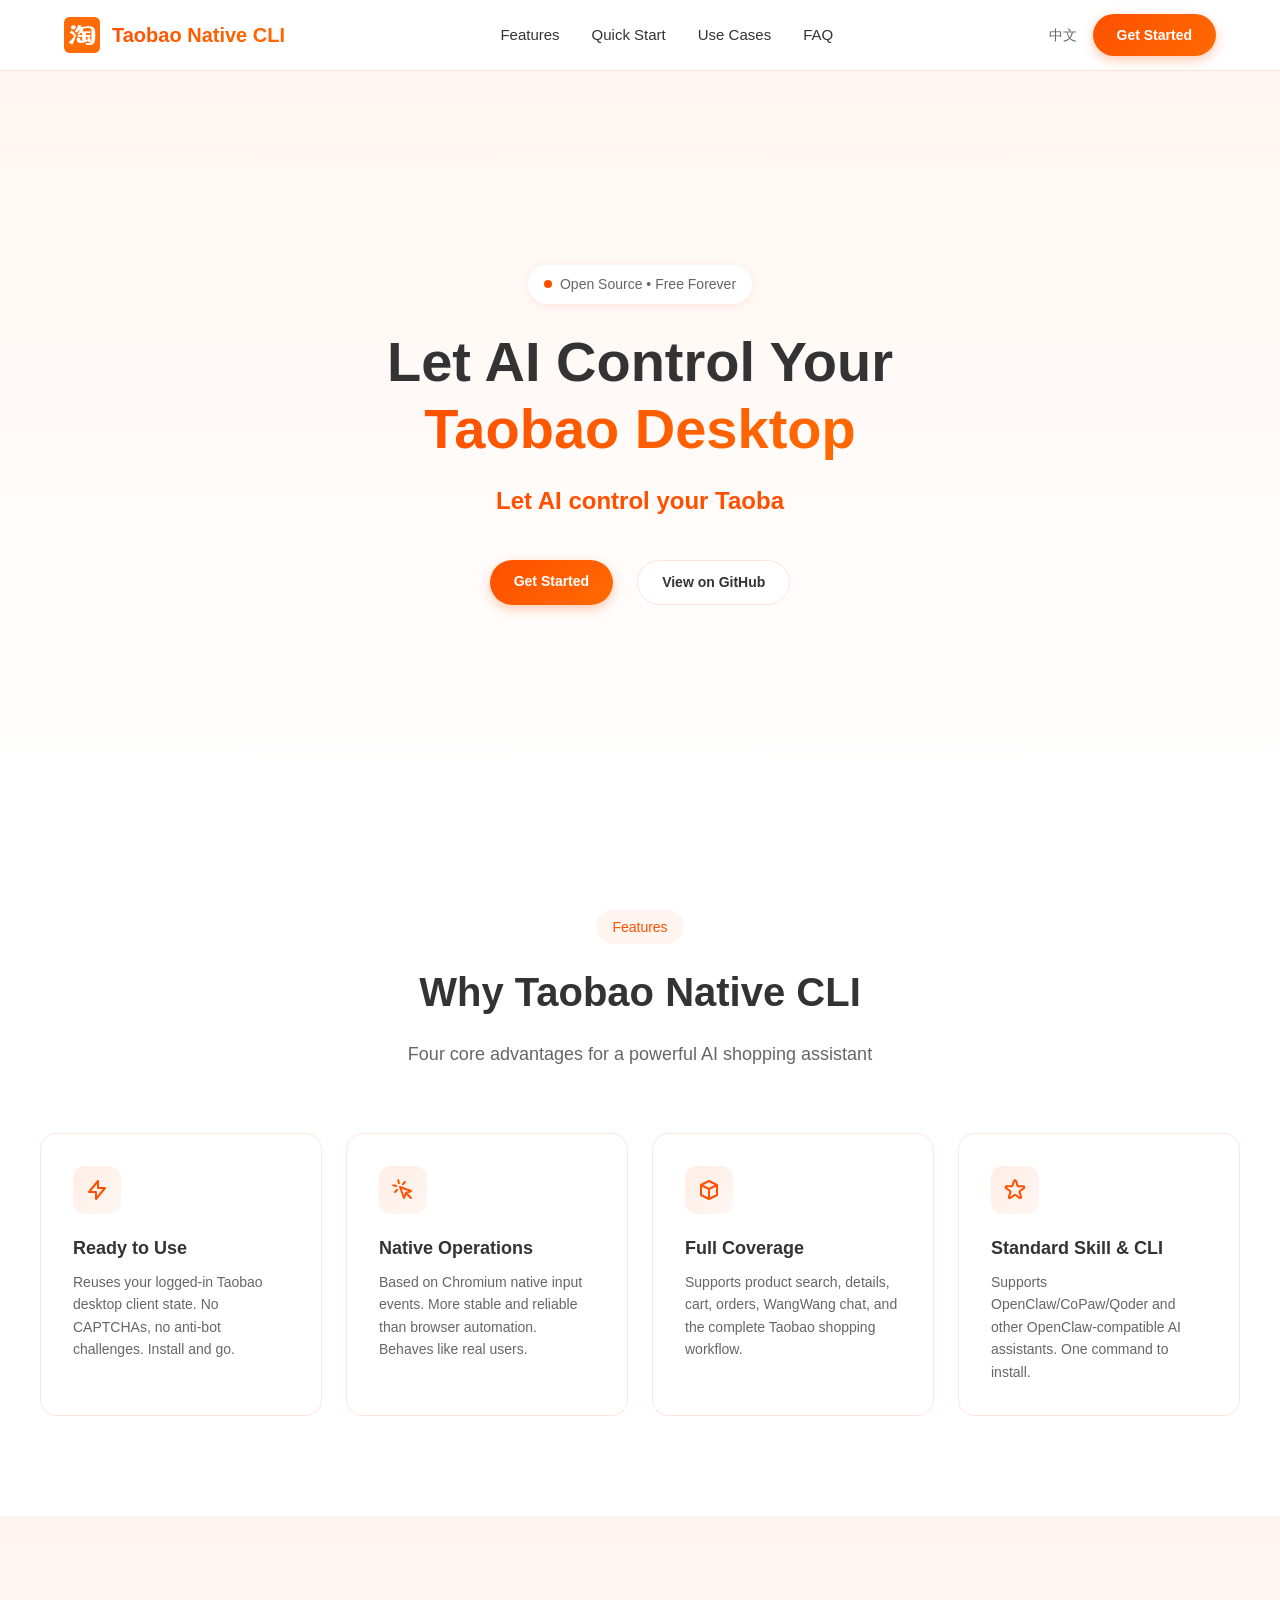
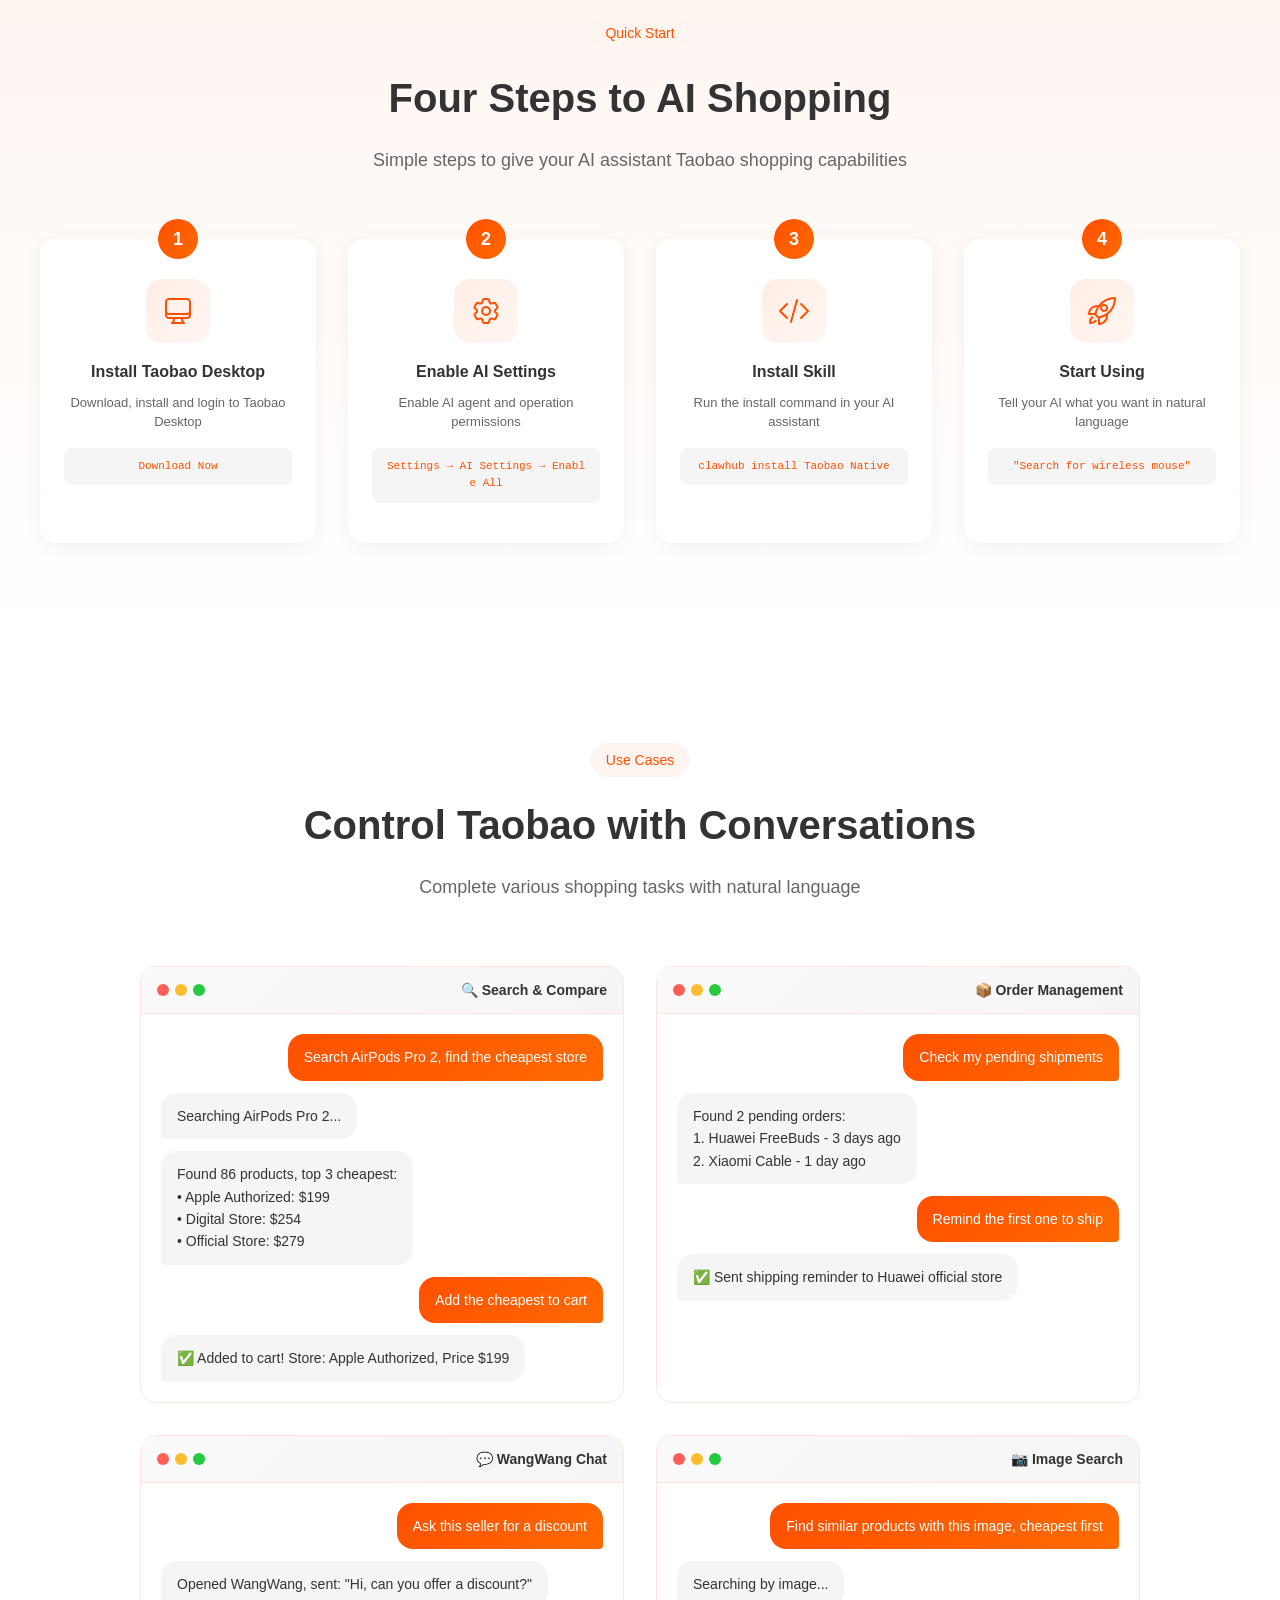
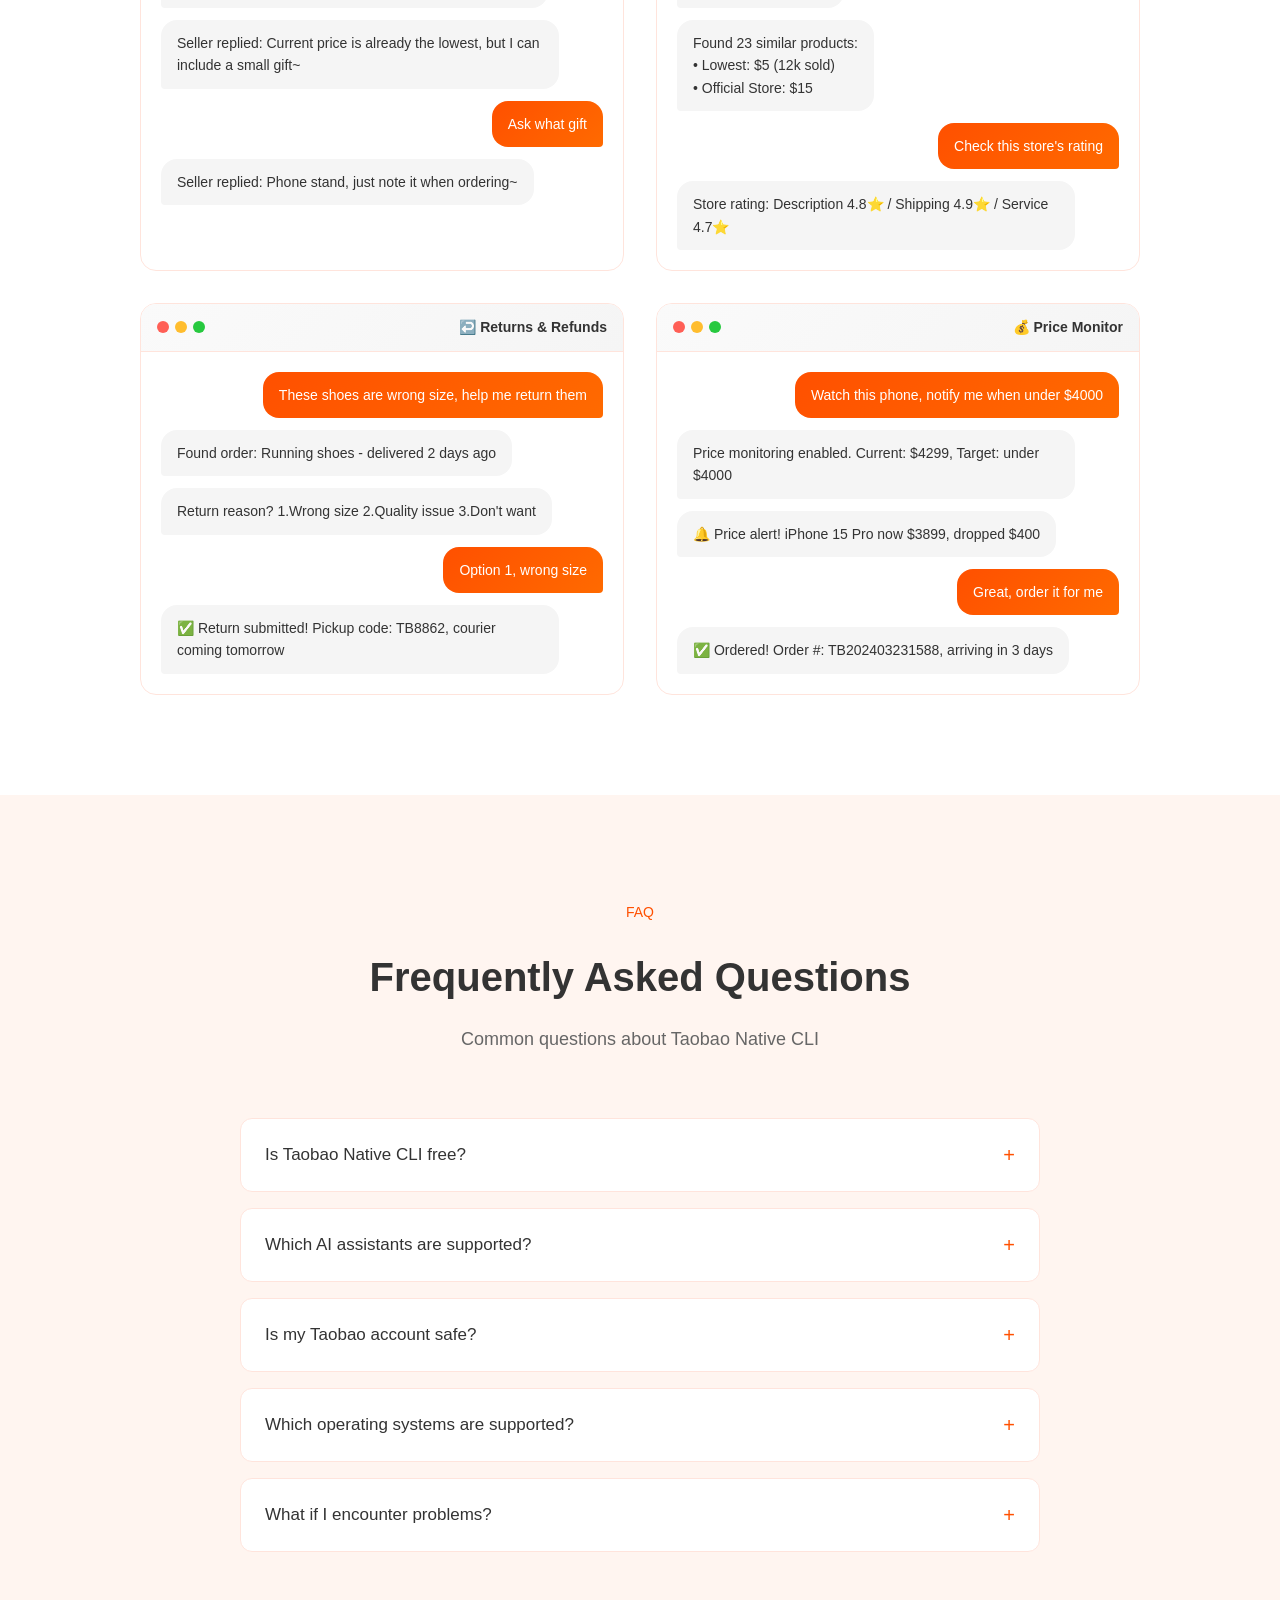
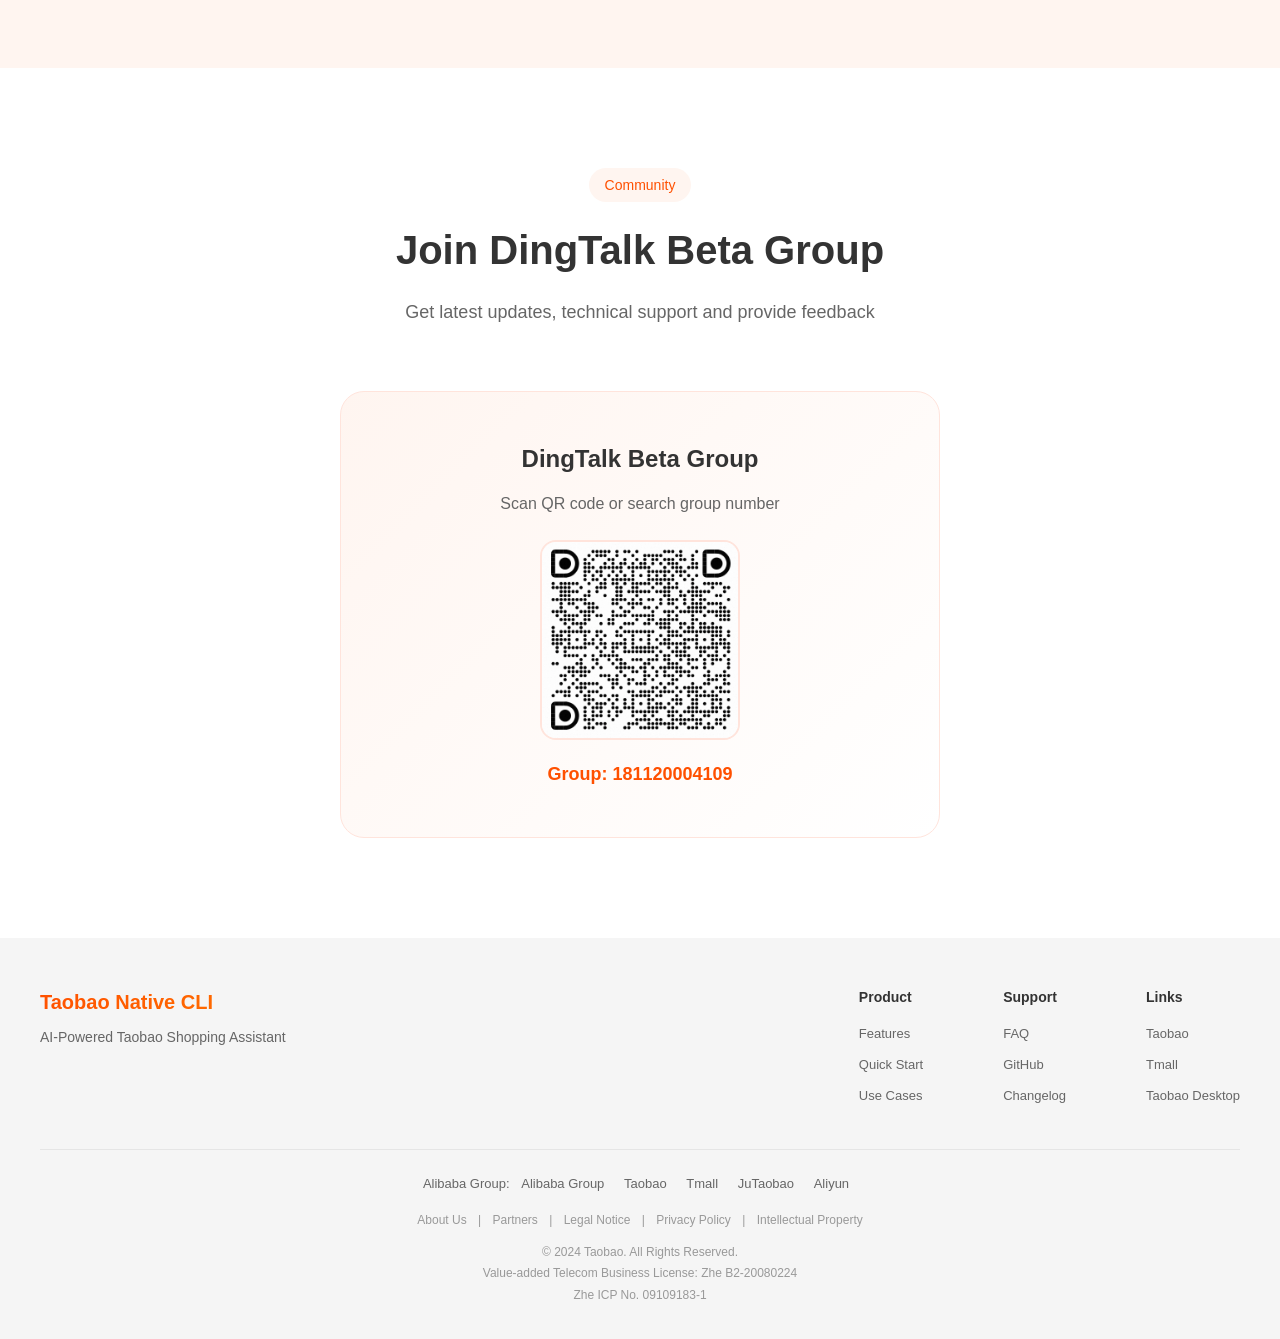
==== en/index.html @ 7a04efe7 "Initial commit: 淘宝 Native 客户端 MCP 工具文档站点" ====
<!DOCTYPE html>
<html lang="en">
<head>
  <meta charset="UTF-8">
  <meta name="viewport" content="width=device-width, initial-scale=1.0">
  <title>Taobao Native CLI | AI-Powered Taobao Shopping Assistant</title>
  <meta name="description" content="Taobao Native CLI enables your AI assistant to directly control the Taobao desktop client for search, cart, orders, and more.">
  <link rel="icon" href="../assets/images/logo.png">
  <link rel="stylesheet" href="../assets/css/style.css">
</head>
<body>
  <!-- Navigation -->
  <nav class="navbar" id="navbar">
    <div class="nav-container">
      <a href="#" class="nav-logo">
        <img src="../assets/images/logo.png" alt="Logo">
        <span class="nav-logo-text">Taobao Native CLI</span>
      </a>
      <ul class="nav-links">
        <li><a href="#features">Features</a></li>
        <li><a href="#quickstart">Quick Start</a></li>
        <li><a href="#demos">Use Cases</a></li>
        <li><a href="#faq">FAQ</a></li>
      </ul>
      <div class="nav-cta">
        <a href="../index.html" class="lang-switch">中文</a>
        <a href="#quickstart" class="btn-primary">Get Started</a>
      </div>
    </div>
  </nav>

  <!-- Hero Section -->
  <section class="hero">
    <div class="hero-badge">
      <span class="hero-badge-dot"></span>
      <span>Open Source • Free Forever</span>
    </div>
    <h1 class="hero-title">
      Let AI Control Your<br>
      <span class="highlight">Taobao Desktop</span>
    </h1>
    <p class="hero-subtitle">
      <span id="typewriter"></span>
    </p>
    <div class="hero-cta">
      <a href="#quickstart" class="btn-primary">Get Started</a>
      <a href="https://github.com" class="btn-secondary" target="_blank">View on GitHub</a>
    </div>
  </section>

  <!-- Features Section -->
  <section class="features" id="features">
    <div class="section-container">
      <div class="section-header">
        <span class="section-tag">Features</span>
        <h2 class="section-title">Why Taobao Native CLI</h2>
        <p class="section-desc">Four core advantages for a powerful AI shopping assistant</p>
      </div>
      <div class="features-grid">
        <div class="feature-card">
          <div class="feature-icon">
            <svg xmlns="http://www.w3.org/2000/svg" fill="none" viewBox="0 0 24 24" stroke="currentColor" stroke-width="2">
              <path stroke-linecap="round" stroke-linejoin="round" d="M13 10V3L4 14h7v7l9-11h-7z" />
            </svg>
          </div>
          <h3 class="feature-title">Ready to Use</h3>
          <p class="feature-desc">Reuses your logged-in Taobao desktop client state. No CAPTCHAs, no anti-bot challenges. Install and go.</p>
        </div>
        <div class="feature-card">
          <div class="feature-icon">
            <svg xmlns="http://www.w3.org/2000/svg" fill="none" viewBox="0 0 24 24" stroke="currentColor" stroke-width="2">
              <path stroke-linecap="round" stroke-linejoin="round" d="M15 15l-2 5L9 9l11 4-5 2zm0 0l5 5M7.188 2.239l.777 2.897M5.136 7.965l-2.898-.777M13.95 4.05l-2.122 2.122m-5.657 5.656l-2.12 2.122" />
            </svg>
          </div>
          <h3 class="feature-title">Native Operations</h3>
          <p class="feature-desc">Based on Chromium native input events. More stable and reliable than browser automation. Behaves like real users.</p>
        </div>
        <div class="feature-card">
          <div class="feature-icon">
            <svg xmlns="http://www.w3.org/2000/svg" fill="none" viewBox="0 0 24 24" stroke="currentColor" stroke-width="2">
              <path stroke-linecap="round" stroke-linejoin="round" d="M20 7l-8-4-8 4m16 0l-8 4m8-4v10l-8 4m0-10L4 7m8 4v10M4 7v10l8 4" />
            </svg>
          </div>
          <h3 class="feature-title">Full Coverage</h3>
          <p class="feature-desc">Supports product search, details, cart, orders, WangWang chat, and the complete Taobao shopping workflow.</p>
        </div>
        <div class="feature-card">
          <div class="feature-icon">
            <svg xmlns="http://www.w3.org/2000/svg" fill="none" viewBox="0 0 24 24" stroke="currentColor" stroke-width="2">
              <path stroke-linecap="round" stroke-linejoin="round" d="M11.049 2.927c.3-.921 1.603-.921 1.902 0l1.519 4.674a1 1 0 00.95.69h4.915c.969 0 1.371 1.24.588 1.81l-3.976 2.888a1 1 0 00-.363 1.118l1.518 4.674c.3.922-.755 1.688-1.538 1.118l-3.976-2.888a1 1 0 00-1.176 0l-3.976 2.888c-.783.57-1.838-.197-1.538-1.118l1.518-4.674a1 1 0 00-.363-1.118l-3.976-2.888c-.784-.57-.38-1.81.588-1.81h4.914a1 1 0 00.951-.69l1.519-4.674z" />
            </svg>
          </div>
          <h3 class="feature-title">Standard Skill & CLI</h3>
          <p class="feature-desc">Supports OpenClaw/CoPaw/Qoder and other OpenClaw-compatible AI assistants. One command to install.</p>
        </div>
      </div>
    </div>
  </section>

  <!-- Quick Start Section -->
  <section class="quickstart" id="quickstart">
    <div class="section-container">
      <div class="section-header">
        <span class="section-tag">Quick Start</span>
        <h2 class="section-title">Four Steps to AI Shopping</h2>
        <p class="section-desc">Simple steps to give your AI assistant Taobao shopping capabilities</p>
      </div>
      <div class="steps-container">
        <div class="step-card">
          <div class="step-number">1</div>
          <div class="step-icon">
            <svg xmlns="http://www.w3.org/2000/svg" fill="none" viewBox="0 0 24 24" stroke="currentColor" stroke-width="1.5">
              <path stroke-linecap="round" stroke-linejoin="round" d="M9 17.25v1.007a3 3 0 01-.879 2.122L7.5 21h9l-.621-.621A3 3 0 0115 18.257V17.25m6-12V15a2.25 2.25 0 01-2.25 2.25H5.25A2.25 2.25 0 013 15V5.25m18 0A2.25 2.25 0 0018.75 3H5.25A2.25 2.25 0 003 5.25m18 0V12a2.25 2.25 0 01-2.25 2.25H5.25A2.25 2.25 0 013 12V5.25" />
            </svg>
          </div>
          <h3 class="step-title">Install Taobao Desktop</h3>
          <p class="step-desc">Download, install and login to Taobao Desktop</p>
          <a href="https://pc.taobao.com/?spm=a21bo.jianhua/a.20220530.1.5af92a89nl3JbT&channel=shouje" target="_blank" class="step-code step-link">Download Now</a>
        </div>
        <div class="step-card">
          <div class="step-number">2</div>
          <div class="step-icon">
            <svg xmlns="http://www.w3.org/2000/svg" fill="none" viewBox="0 0 24 24" stroke="currentColor" stroke-width="1.5">
              <path stroke-linecap="round" stroke-linejoin="round" d="M9.594 3.94c.09-.542.56-.94 1.11-.94h2.593c.55 0 1.02.398 1.11.94l.213 1.281c.063.374.313.686.645.87.074.04.147.083.22.127.325.196.72.257 1.075.124l1.217-.456a1.125 1.125 0 011.37.49l1.296 2.247a1.125 1.125 0 01-.26 1.431l-1.003.827c-.293.241-.438.613-.43.992a7.723 7.723 0 010 .255c-.008.378.137.75.43.991l1.004.827c.424.35.534.955.26 1.43l-1.298 2.247a1.125 1.125 0 01-1.369.491l-1.217-.456c-.355-.133-.75-.072-1.076.124a6.47 6.47 0 01-.22.128c-.331.183-.581.495-.644.869l-.213 1.281c-.09.543-.56.94-1.11.94h-2.594c-.55 0-1.019-.398-1.11-.94l-.213-1.281c-.062-.374-.312-.686-.644-.87a6.52 6.52 0 01-.22-.127c-.325-.196-.72-.257-1.076-.124l-1.217.456a1.125 1.125 0 01-1.369-.49l-1.297-2.247a1.125 1.125 0 01.26-1.431l1.004-.827c.292-.24.437-.613.43-.991a6.932 6.932 0 010-.255c.007-.38-.138-.751-.43-.992l-1.004-.827a1.125 1.125 0 01-.26-1.43l1.297-2.247a1.125 1.125 0 011.37-.491l1.216.456c.356.133.751.072 1.076-.124.072-.044.146-.086.22-.128.332-.183.582-.495.644-.869l.214-1.28z" />
              <path stroke-linecap="round" stroke-linejoin="round" d="M15 12a3 3 0 11-6 0 3 3 0 016 0z" />
            </svg>
          </div>
          <h3 class="step-title">Enable AI Settings</h3>
          <p class="step-desc">Enable AI agent and operation permissions</p>
          <div class="step-code">Settings → AI Settings → Enable All</div>
        </div>
        <div class="step-card">
          <div class="step-number">3</div>
          <div class="step-icon">
            <svg xmlns="http://www.w3.org/2000/svg" fill="none" viewBox="0 0 24 24" stroke="currentColor" stroke-width="1.5">
              <path stroke-linecap="round" stroke-linejoin="round" d="M17.25 6.75L22.5 12l-5.25 5.25m-10.5 0L1.5 12l5.25-5.25m7.5-3l-4.5 16.5" />
            </svg>
          </div>
          <h3 class="step-title">Install Skill</h3>
          <p class="step-desc">Run the install command in your AI assistant</p>
          <div class="step-code">clawhub install Taobao Native</div>
        </div>
        <div class="step-card">
          <div class="step-number">4</div>
          <div class="step-icon">
            <svg xmlns="http://www.w3.org/2000/svg" fill="none" viewBox="0 0 24 24" stroke="currentColor" stroke-width="1.5">
              <path stroke-linecap="round" stroke-linejoin="round" d="M15.59 14.37a6 6 0 01-5.84 7.38v-4.8m5.84-2.58a14.98 14.98 0 006.16-12.12A14.98 14.98 0 009.631 8.41m5.96 5.96a14.926 14.926 0 01-5.841 2.58m-.119-8.54a6 6 0 00-7.381 5.84h4.8m2.581-5.84a14.927 14.927 0 00-2.58 5.84m2.699 2.7c-.103.021-.207.041-.311.06a15.09 15.09 0 01-2.448-2.448 14.9 14.9 0 01.06-.312m-2.24 2.39a4.493 4.493 0 00-1.757 4.306 4.493 4.493 0 004.306-1.758M15.75 9A2.25 2.25 0 1012 11.25 2.25 2.25 0 0015.75 9z" />
            </svg>
          </div>
          <h3 class="step-title">Start Using</h3>
          <p class="step-desc">Tell your AI what you want in natural language</p>
          <div class="step-code">"Search for wireless mouse"</div>
        </div>
      </div>
    </div>
  </section>

  <!-- Demos Section -->
  <section class="demos" id="demos">
    <div class="section-container">
      <div class="section-header">
        <span class="section-tag">Use Cases</span>
        <h2 class="section-title">Control Taobao with Conversations</h2>
        <p class="section-desc">Complete various shopping tasks with natural language</p>
      </div>
      <div class="demo-grid">
        <!-- Case 1: Search -->
        <div class="demo-card">
          <div class="demo-header">
            <div class="demo-dots">
              <span class="demo-dot red"></span>
              <span class="demo-dot yellow"></span>
              <span class="demo-dot green"></span>
            </div>
            <span class="demo-title">🔍 Search & Compare</span>
          </div>
          <div class="demo-content">
            <div class="chat-bubble chat-user">Search AirPods Pro 2, find the cheapest store</div>
            <div class="chat-bubble chat-ai">Searching AirPods Pro 2...</div>
            <div class="chat-bubble chat-ai">Found 86 products, top 3 cheapest:<br>• Apple Authorized: $199<br>• Digital Store: $254<br>• Official Store: $279</div>
            <div class="chat-bubble chat-user">Add the cheapest to cart</div>
            <div class="chat-bubble chat-ai">✅ Added to cart! Store: Apple Authorized, Price $199</div>
          </div>
        </div>
        
        <!-- Case 2: Orders -->
        <div class="demo-card">
          <div class="demo-header">
            <div class="demo-dots">
              <span class="demo-dot red"></span>
              <span class="demo-dot yellow"></span>
              <span class="demo-dot green"></span>
            </div>
            <span class="demo-title">📦 Order Management</span>
          </div>
          <div class="demo-content">
            <div class="chat-bubble chat-user">Check my pending shipments</div>
            <div class="chat-bubble chat-ai">Found 2 pending orders:<br>1. Huawei FreeBuds - 3 days ago<br>2. Xiaomi Cable - 1 day ago</div>
            <div class="chat-bubble chat-user">Remind the first one to ship</div>
            <div class="chat-bubble chat-ai">✅ Sent shipping reminder to Huawei official store</div>
          </div>
        </div>
        
        <!-- Case 3: WangWang -->
        <div class="demo-card">
          <div class="demo-header">
            <div class="demo-dots">
              <span class="demo-dot red"></span>
              <span class="demo-dot yellow"></span>
              <span class="demo-dot green"></span>
            </div>
            <span class="demo-title">💬 WangWang Chat</span>
          </div>
          <div class="demo-content">
            <div class="chat-bubble chat-user">Ask this seller for a discount</div>
            <div class="chat-bubble chat-ai">Opened WangWang, sent: "Hi, can you offer a discount?"</div>
            <div class="chat-bubble chat-ai">Seller replied: Current price is already the lowest, but I can include a small gift~</div>
            <div class="chat-bubble chat-user">Ask what gift</div>
            <div class="chat-bubble chat-ai">Seller replied: Phone stand, just note it when ordering~</div>
          </div>
        </div>
        
        <!-- Case 4: Image Search -->
        <div class="demo-card">
          <div class="demo-header">
            <div class="demo-dots">
              <span class="demo-dot red"></span>
              <span class="demo-dot yellow"></span>
              <span class="demo-dot green"></span>
            </div>
            <span class="demo-title">📷 Image Search</span>
          </div>
          <div class="demo-content">
            <div class="chat-bubble chat-user">Find similar products with this image, cheapest first</div>
            <div class="chat-bubble chat-ai">Searching by image...</div>
            <div class="chat-bubble chat-ai">Found 23 similar products:<br>• Lowest: $5 (12k sold)<br>• Official Store: $15</div>
            <div class="chat-bubble chat-user">Check this store's rating</div>
            <div class="chat-bubble chat-ai">Store rating: Description 4.8⭐ / Shipping 4.9⭐ / Service 4.7⭐</div>
          </div>
        </div>
        
        <!-- Case 5: Returns -->
        <div class="demo-card">
          <div class="demo-header">
            <div class="demo-dots">
              <span class="demo-dot red"></span>
              <span class="demo-dot yellow"></span>
              <span class="demo-dot green"></span>
            </div>
            <span class="demo-title">↩️ Returns & Refunds</span>
          </div>
          <div class="demo-content">
            <div class="chat-bubble chat-user">These shoes are wrong size, help me return them</div>
            <div class="chat-bubble chat-ai">Found order: Running shoes - delivered 2 days ago</div>
            <div class="chat-bubble chat-ai">Return reason? 1.Wrong size 2.Quality issue 3.Don't want</div>
            <div class="chat-bubble chat-user">Option 1, wrong size</div>
            <div class="chat-bubble chat-ai">✅ Return submitted! Pickup code: TB8862, courier coming tomorrow</div>
          </div>
        </div>
        
        <!-- Case 6: Price Monitor -->
        <div class="demo-card">
          <div class="demo-header">
            <div class="demo-dots">
              <span class="demo-dot red"></span>
              <span class="demo-dot yellow"></span>
              <span class="demo-dot green"></span>
            </div>
            <span class="demo-title">💰 Price Monitor</span>
          </div>
          <div class="demo-content">
            <div class="chat-bubble chat-user">Watch this phone, notify me when under $4000</div>
            <div class="chat-bubble chat-ai">Price monitoring enabled. Current: $4299, Target: under $4000</div>
            <div class="chat-bubble chat-ai">🔔 Price alert! iPhone 15 Pro now $3899, dropped $400</div>
            <div class="chat-bubble chat-user">Great, order it for me</div>
            <div class="chat-bubble chat-ai">✅ Ordered! Order #: TB202403231588, arriving in 3 days</div>
          </div>
        </div>
      </div>
    </div>
  </section>

  <!-- FAQ Section -->
  <section class="faq" id="faq">
    <div class="section-container">
      <div class="section-header">
        <span class="section-tag">FAQ</span>
        <h2 class="section-title">Frequently Asked Questions</h2>
        <p class="section-desc">Common questions about Taobao Native CLI</p>
      </div>
      <div class="faq-list">
        <div class="faq-item">
          <div class="faq-question">
            <span>Is Taobao Native CLI free?</span>
            <span class="faq-icon">+</span>
          </div>
          <div class="faq-answer">
            <p>Yes, Taobao Native CLI is completely free and open source. Simply install the Taobao desktop client and Taobao Native Skill to get started.</p>
          </div>
        </div>
        <div class="faq-item">
          <div class="faq-question">
            <span>Which AI assistants are supported?</span>
            <span class="faq-icon">+</span>
          </div>
          <div class="faq-answer">
            <p>Currently supports all OpenClaw-compatible AI assistants, including OpenClaw, CoPaw, Qoder, and more. Check if your AI assistant supports OpenClaw Skill format.</p>
          </div>
        </div>
        <div class="faq-item">
          <div class="faq-question">
            <span>Is my Taobao account safe?</span>
            <span class="faq-icon">+</span>
          </div>
          <div class="faq-answer">
            <p>Absolutely safe. Taobao Native CLI directly controls your locally logged-in Taobao client. All operations happen on your computer - no account info or passwords are uploaded. AI only controls the client interface via CLI commands, exactly like you would manually.</p>
          </div>
        </div>
        <div class="faq-item">
          <div class="faq-question">
            <span>Which operating systems are supported?</span>
            <span class="faq-icon">+</span>
          </div>
          <div class="faq-answer">
            <p>Currently supports macOS (Apple Silicon and Intel) and Windows. Linux support is under development.</p>
          </div>
        </div>
        <div class="faq-item">
          <div class="faq-question">
            <span>What if I encounter problems?</span>
            <span class="faq-icon">+</span>
          </div>
          <div class="faq-answer">
            <p>You can submit issues on GitHub, or join our DingTalk beta group for technical support and feedback.</p>
          </div>
        </div>
      </div>
    </div>
  </section>

  <!-- Community Section -->
  <section class="community">
    <div class="section-container">
      <div class="section-header">
        <span class="section-tag">Community</span>
        <h2 class="section-title">Join DingTalk Beta Group</h2>
        <p class="section-desc">Get latest updates, technical support and provide feedback</p>
      </div>
      <div class="community-card">
        <h3 class="community-title">DingTalk Beta Group</h3>
        <p class="community-desc">Scan QR code or search group number</p>
        <div class="community-qrcode">
          <img src="../images/dingtalk-qrcode.png" alt="DingTalk QR Code">
        </div>
        <p class="community-id">Group: 181120004109</p>
      </div>
    </div>
  </section>

  <!-- Footer -->
  <footer class="footer">
    <div class="footer-container">
      <div class="footer-main">
        <div class="footer-brand">
          <span class="footer-logo-text">Taobao Native CLI</span>
          <p class="footer-slogan">AI-Powered Taobao Shopping Assistant</p>
        </div>
        <div class="footer-links-group">
          <div class="footer-col">
            <h4>Product</h4>
            <a href="#features">Features</a>
            <a href="#quickstart">Quick Start</a>
            <a href="#demos">Use Cases</a>
          </div>
          <div class="footer-col">
            <h4>Support</h4>
            <a href="#faq">FAQ</a>
            <a href="https://github.com" target="_blank">GitHub</a>
            <a href="#">Changelog</a>
          </div>
          <div class="footer-col">
            <h4>Links</h4>
            <a href="https://www.taobao.com" target="_blank">Taobao</a>
            <a href="https://www.tmall.com" target="_blank">Tmall</a>
            <a href="https://pc.taobao.com" target="_blank">Taobao Desktop</a>
          </div>
        </div>
      </div>
      <div class="footer-bottom">
        <div class="footer-partners">
          <span>Alibaba Group:</span>
          <a href="https://www.alibaba.com" target="_blank">Alibaba Group</a>
          <a href="https://www.taobao.com" target="_blank">Taobao</a>
          <a href="https://www.tmall.com" target="_blank">Tmall</a>
          <a href="https://ju.taobao.com" target="_blank">JuTaobao</a>
          <a href="https://www.aliyun.com" target="_blank">Aliyun</a>
        </div>
        <div class="footer-legal">
          <a href="#">About Us</a>
          <span>|</span>
          <a href="#">Partners</a>
          <span>|</span>
          <a href="#">Legal Notice</a>
          <span>|</span>
          <a href="#">Privacy Policy</a>
          <span>|</span>
          <a href="#">Intellectual Property</a>
        </div>
        <div class="footer-copyright">
          <p>© 2024 Taobao. All Rights Reserved.</p>
          <p>Value-added Telecom Business License: Zhe B2-20080224</p>
          <p><a href="https://beian.miit.gov.cn/" target="_blank">Zhe ICP No. 09109183-1</a></p>
        </div>
      </div>
    </div>
  </footer>

  <script src="../assets/js/main.js?v=2"></script>
</body>
</html>
---- assets/css/style.css ----
/* 淘宝桌面版CLAW - 官网样式 */

:root {
  --tb-orange: #FF5000;
  --tb-orange-light: #FF6A00;
  --tb-orange-dark: #E64A00;
  --tb-red: #FF2D00;
  --tb-bg: #FFF5F0;
  --tb-text: #333333;
  --tb-text-light: #666666;
  --tb-border: #FFE4DC;
  --white: #FFFFFF;
  --gray-100: #F5F5F5;
  --gray-200: #EEEEEE;
}

* {
  margin: 0;
  padding: 0;
  box-sizing: border-box;
}

html {
  scroll-behavior: smooth;
}

body {
  font-family: -apple-system, BlinkMacSystemFont, 'Segoe UI', 'PingFang SC', 'Hiragino Sans GB', 'Microsoft YaHei', sans-serif;
  color: var(--tb-text);
  line-height: 1.6;
  background: var(--white);
}

/* Navigation */
.navbar {
  position: fixed;
  top: 0;
  left: 0;
  right: 0;
  z-index: 1000;
  background: rgba(255, 255, 255, 0.95);
  backdrop-filter: blur(10px);
  border-bottom: 1px solid var(--tb-border);
  transition: box-shadow 0.3s ease;
}

.navbar.scrolled {
  box-shadow: 0 2px 20px rgba(255, 80, 0, 0.1);
}

.nav-container {
  max-width: 1200px;
  margin: 0 auto;
  padding: 0 24px;
  display: flex;
  align-items: center;
  justify-content: space-between;
  height: 70px;
}

.nav-logo {
  display: flex;
  align-items: center;
  gap: 12px;
  text-decoration: none;
}

.nav-logo img {
  height: 36px;
}

.nav-logo-text {
  font-size: 20px;
  font-weight: 700;
  background: linear-gradient(135deg, var(--tb-orange), var(--tb-orange-light));
  -webkit-background-clip: text;
  -webkit-text-fill-color: transparent;
  background-clip: text;
}

.nav-links {
  display: flex;
  align-items: center;
  gap: 32px;
  list-style: none;
}

.nav-links a {
  color: var(--tb-text);
  text-decoration: none;
  font-size: 15px;
  font-weight: 500;
  transition: color 0.2s;
}

.nav-links a:hover {
  color: var(--tb-orange);
}

.nav-cta {
  display: flex;
  align-items: center;
  gap: 16px;
}

.lang-switch {
  color: var(--tb-text-light);
  text-decoration: none;
  font-size: 14px;
  transition: color 0.2s;
}

.lang-switch:hover {
  color: var(--tb-orange);
}

.btn-primary {
  background: linear-gradient(135deg, var(--tb-orange), var(--tb-orange-light));
  color: white;
  padding: 10px 24px;
  border-radius: 24px;
  text-decoration: none;
  font-size: 14px;
  font-weight: 600;
  transition: all 0.3s;
  box-shadow: 0 4px 12px rgba(255, 80, 0, 0.3);
}

.btn-primary:hover {
  transform: translateY(-2px);
  box-shadow: 0 6px 20px rgba(255, 80, 0, 0.4);
}

/* Hero Section */
.hero {
  padding: 140px 24px 80px;
  background: linear-gradient(180deg, var(--tb-bg) 0%, var(--white) 100%);
  text-align: center;
  min-height: 90vh;
  display: flex;
  flex-direction: column;
  justify-content: center;
  align-items: center;
}

.hero-badge {
  display: inline-flex;
  align-items: center;
  gap: 8px;
  background: var(--white);
  padding: 8px 16px;
  border-radius: 24px;
  font-size: 14px;
  color: var(--tb-text-light);
  margin-bottom: 24px;
  box-shadow: 0 2px 8px rgba(255, 80, 0, 0.1);
}

.hero-badge-dot {
  width: 8px;
  height: 8px;
  background: var(--tb-orange);
  border-radius: 50%;
  animation: pulse 2s infinite;
}

@keyframes pulse {
  0%, 100% { opacity: 1; }
  50% { opacity: 0.5; }
}

.hero-title {
  font-size: 56px;
  font-weight: 800;
  line-height: 1.2;
  margin-bottom: 20px;
  max-width: 800px;
}

.hero-title .highlight {
  background: linear-gradient(135deg, var(--tb-orange), var(--tb-orange-light));
  -webkit-background-clip: text;
  -webkit-text-fill-color: transparent;
  background-clip: text;
}

.hero-subtitle {
  font-size: 24px;
  color: var(--tb-text-light);
  margin-bottom: 40px;
  max-width: 600px;
}

#typewriter {
  color: var(--tb-orange);
  font-weight: 600;
}

.hero-cta {
  display: flex;
  gap: 24px;
  justify-content: center;
  flex-wrap: wrap;
}

.btn-secondary {
  background: var(--white);
  color: var(--tb-text);
  padding: 10px 24px;
  border-radius: 24px;
  text-decoration: none;
  font-size: 14px;
  font-weight: 600;
  border: 1px solid var(--tb-border);
  transition: all 0.3s;
}

.btn-secondary:hover {
  border-color: var(--tb-orange);
  color: var(--tb-orange);
}

/* Section Container */
.section-container {
  max-width: 1200px;
  margin: 0 auto;
}

.section-header {
  text-align: center;
  margin-bottom: 64px;
}

.section-tag {
  display: inline-block;
  padding: 6px 16px;
  background: var(--tb-bg);
  color: var(--tb-orange);
  font-size: 14px;
  font-weight: 500;
  border-radius: 20px;
  margin-bottom: 16px;
}

.section-title {
  font-size: 40px;
  font-weight: 700;
  margin-bottom: 16px;
}

.section-desc {
  font-size: 18px;
  color: var(--tb-text-light);
  max-width: 600px;
  margin: 0 auto;
}

/* Features */
.features {
  padding: 100px 24px;
  background: var(--white);
}

.features-grid {
  display: grid;
  grid-template-columns: repeat(4, 1fr);
  gap: 24px;
}

.feature-card {
  padding: 32px;
  background: var(--white);
  border: 1px solid var(--tb-border);
  border-radius: 16px;
  transition: all 0.3s;
}

.feature-card:hover {
  border-color: var(--tb-orange);
  transform: translateY(-4px);
  box-shadow: 0 12px 32px rgba(255, 80, 0, 0.1);
}

.feature-icon {
  width: 48px;
  height: 48px;
  background: linear-gradient(135deg, rgba(255, 80, 0, 0.1), rgba(255, 80, 0, 0.05));
  border-radius: 12px;
  display: flex;
  align-items: center;
  justify-content: center;
  margin-bottom: 20px;
}

.feature-icon svg {
  width: 24px;
  height: 24px;
  color: var(--tb-orange);
}

.feature-title {
  font-size: 18px;
  font-weight: 600;
  margin-bottom: 8px;
}

.feature-desc {
  font-size: 14px;
  color: var(--tb-text-light);
  line-height: 1.6;
}

/* Quick Start */
.quickstart {
  padding: 100px 24px;
  background: linear-gradient(180deg, var(--tb-bg) 0%, var(--white) 100%);
}

.steps-container {
  display: grid;
  grid-template-columns: repeat(4, 1fr);
  gap: 32px;
  margin-top: 64px;
}

.steps-container.steps-5 {
  grid-template-columns: repeat(5, 1fr);
  gap: 24px;
}

.step-card {
  position: relative;
  padding: 40px 24px;
  background: var(--white);
  border-radius: 16px;
  box-shadow: 0 4px 20px rgba(0, 0, 0, 0.05);
  text-align: center;
}

.step-number {
  position: absolute;
  top: -20px;
  left: 50%;
  transform: translateX(-50%);
  width: 40px;
  height: 40px;
  background: linear-gradient(135deg, var(--tb-orange), var(--tb-orange-light));
  color: var(--white);
  font-size: 18px;
  font-weight: 600;
  border-radius: 50%;
  display: flex;
  align-items: center;
  justify-content: center;
}

.step-icon {
  width: 64px;
  height: 64px;
  margin: 0 auto 16px;
  background: linear-gradient(135deg, rgba(255, 80, 0, 0.1), rgba(255, 80, 0, 0.05));
  border-radius: 16px;
  display: flex;
  align-items: center;
  justify-content: center;
}

.step-icon svg {
  width: 32px;
  height: 32px;
  color: var(--tb-orange);
}

.step-title {
  font-size: 16px;
  font-weight: 600;
  margin-bottom: 8px;
}

.step-desc {
  font-size: 13px;
  color: var(--tb-text-light);
  margin-bottom: 16px;
  line-height: 1.5;
}

.step-code {
  background: var(--gray-100);
  padding: 10px 12px;
  border-radius: 8px;
  font-family: 'SF Mono', 'Monaco', 'Inconsolata', monospace;
  font-size: 11px;
  color: var(--tb-orange);
  text-align: center;
  word-break: break-all;
}

.step-link {
  display: block;
  text-decoration: none;
  transition: all 0.2s;
}

.step-link:hover {
  background: var(--tb-orange);
  color: white;
}

/* Demos */
.demos {
  padding: 100px 24px;
  background: var(--white);
}

.demo-grid {
  display: grid;
  grid-template-columns: repeat(2, 1fr);
  gap: 32px;
  max-width: 1000px;
  margin: 0 auto;
}

.demo-card {
  background: var(--white);
  border: 1px solid var(--tb-border);
  border-radius: 16px;
  overflow: hidden;
  transition: all 0.3s;
}

.demo-card:hover {
  border-color: var(--tb-orange);
  transform: translateY(-4px);
  box-shadow: 0 12px 32px rgba(255, 80, 0, 0.1);
}

.demo-header {
  background: linear-gradient(135deg, #FAFAFA, #F5F5F5);
  padding: 12px 16px;
  display: flex;
  align-items: center;
  justify-content: space-between;
  border-bottom: 1px solid var(--tb-border);
}

.demo-dots {
  display: flex;
  gap: 6px;
}

.demo-dot {
  width: 12px;
  height: 12px;
  border-radius: 50%;
}

.demo-dot.red { background: #FF5F56; }
.demo-dot.yellow { background: #FFBD2E; }
.demo-dot.green { background: #27C93F; }

.demo-title {
  font-size: 14px;
  font-weight: 600;
  color: var(--tb-text);
}

.demo-content {
  padding: 20px;
  display: flex;
  flex-direction: column;
  gap: 12px;
  min-height: 240px;
}

.chat-bubble {
  padding: 12px 16px;
  border-radius: 16px;
  font-size: 14px;
  line-height: 1.6;
  max-width: 90%;
}

.chat-user {
  background: linear-gradient(135deg, var(--tb-orange), var(--tb-orange-light));
  color: white;
  align-self: flex-end;
  border-bottom-right-radius: 4px;
}

.chat-ai {
  background: #F5F5F5;
  color: var(--tb-text);
  align-self: flex-start;
  border-bottom-left-radius: 4px;
}

/* FAQ */
.faq {
  padding: 100px 24px;
  background: var(--tb-bg);
}

.faq-list {
  max-width: 800px;
  margin: 64px auto 0;
}

.faq-item {
  background: var(--white);
  border-radius: 12px;
  margin-bottom: 16px;
  overflow: hidden;
  border: 1px solid var(--tb-border);
}

.faq-question {
  padding: 20px 24px;
  display: flex;
  align-items: center;
  justify-content: space-between;
  cursor: pointer;
  font-size: 17px;
  font-weight: 500;
}

.faq-question:hover {
  background: var(--gray-100);
}

.faq-icon {
  font-size: 20px;
  color: var(--tb-orange);
  transition: transform 0.3s;
}

.faq-item.active .faq-icon {
  transform: rotate(45deg);
}

.faq-answer {
  padding: 0 24px;
  max-height: 0;
  overflow: hidden;
  transition: all 0.3s;
}

.faq-item.active .faq-answer {
  padding: 0 24px 20px;
  max-height: 500px;
}

.faq-answer p {
  font-size: 15px;
  color: var(--tb-text-light);
  line-height: 1.8;
}

/* Community */
.community {
  padding: 100px 24px;
  background: var(--white);
  text-align: center;
}

.community-card {
  max-width: 600px;
  margin: 64px auto 0;
  padding: 48px;
  background: linear-gradient(135deg, var(--tb-bg) 0%, var(--white) 100%);
  border-radius: 24px;
  border: 1px solid var(--tb-border);
}

.community-title {
  font-size: 24px;
  font-weight: 600;
  margin-bottom: 12px;
}

.community-desc {
  font-size: 16px;
  color: var(--tb-text-light);
  margin-bottom: 24px;
}

.community-qrcode {
  width: 200px;
  height: 200px;
  background: var(--white);
  border: 2px solid var(--tb-border);
  border-radius: 16px;
  margin: 0 auto 20px;
  display: flex;
  align-items: center;
  justify-content: center;
  overflow: hidden;
}

.community-qrcode img {
  width: 100%;
  height: 100%;
  object-fit: cover;
}

.community-id {
  font-size: 18px;
  color: var(--tb-orange);
  font-weight: 600;
}

/* Footer */
.footer {
  padding: 48px 24px 32px;
  background: #f5f5f5;
  color: var(--tb-text);
}

.footer-container {
  max-width: 1200px;
  margin: 0 auto;
}

.footer-main {
  display: flex;
  justify-content: space-between;
  padding-bottom: 32px;
  border-bottom: 1px solid #e5e5e5;
}

.footer-brand {
  flex-shrink: 0;
}

.footer-logo-text {
  font-size: 20px;
  font-weight: 700;
  background: linear-gradient(135deg, var(--tb-orange), var(--tb-orange-light));
  -webkit-background-clip: text;
  -webkit-text-fill-color: transparent;
  background-clip: text;
}

.footer-slogan {
  font-size: 14px;
  color: var(--tb-text-light);
  margin-top: 8px;
}

.footer-links-group {
  display: flex;
  gap: 80px;
}

.footer-col h4 {
  font-size: 14px;
  font-weight: 600;
  margin-bottom: 16px;
  color: var(--tb-text);
}

.footer-col a {
  display: block;
  font-size: 13px;
  color: var(--tb-text-light);
  text-decoration: none;
  margin-bottom: 10px;
  transition: color 0.2s;
}

.footer-col a:hover {
  color: var(--tb-orange);
}

.footer-bottom {
  padding-top: 24px;
  text-align: center;
}

.footer-partners {
  font-size: 13px;
  color: var(--tb-text-light);
  margin-bottom: 16px;
}

.footer-partners a {
  color: var(--tb-text-light);
  text-decoration: none;
  margin: 0 8px;
  transition: color 0.2s;
}

.footer-partners a:hover {
  color: var(--tb-orange);
}

.footer-legal {
  font-size: 12px;
  color: #999;
  margin-bottom: 12px;
}

.footer-legal a {
  color: #999;
  text-decoration: none;
}

.footer-legal a:hover {
  color: var(--tb-text-light);
}

.footer-legal span {
  margin: 0 8px;
}

.footer-copyright {
  font-size: 12px;
  color: #999;
  line-height: 1.8;
}

.footer-copyright a {
  color: #999;
  text-decoration: none;
}

.footer-copyright a:hover {
  color: var(--tb-text-light);
}

/* Responsive */
@media (max-width: 1024px) {
  .features-grid {
    grid-template-columns: repeat(2, 1fr);
  }
  
  .steps-container {
    grid-template-columns: repeat(2, 1fr);
    gap: 24px;
  }
  
  .steps-container.steps-5 {
    grid-template-columns: repeat(3, 1fr);
  }
  
  .steps-container.steps-5 .step-card:nth-child(4),
  .steps-container.steps-5 .step-card:nth-child(5) {
    grid-column: span 1;
  }
}

@media (max-width: 768px) {
  .nav-links {
    display: none;
  }
  
  .hero-title {
    font-size: 32px;
  }
  
  .hero-subtitle {
    font-size: 18px;
  }
  
  .features-grid {
    grid-template-columns: 1fr;
  }
  
  .steps-container {
    grid-template-columns: 1fr;
  }
  
  .steps-container.steps-5 {
    grid-template-columns: 1fr;
  }
  
  .demo-grid {
    grid-template-columns: 1fr;
  }
  
  .footer-main {
    flex-direction: column;
    gap: 32px;
  }
  
  .footer-links-group {
    flex-wrap: wrap;
    gap: 32px;
  }
  
  .footer-col {
    min-width: 100px;
  }
  
  .footer-partners {
    line-height: 2;
  }
  
  .footer-partners a {
    margin: 0 6px;
  }
}

/* Animations */
@keyframes fadeInUp {
  from {
    opacity: 0;
    transform: translateY(30px);
  }
  to {
    opacity: 1;
    transform: translateY(0);
  }
}

.animate-fade-in {
  animation: fadeInUp 0.6s ease forwards;
}
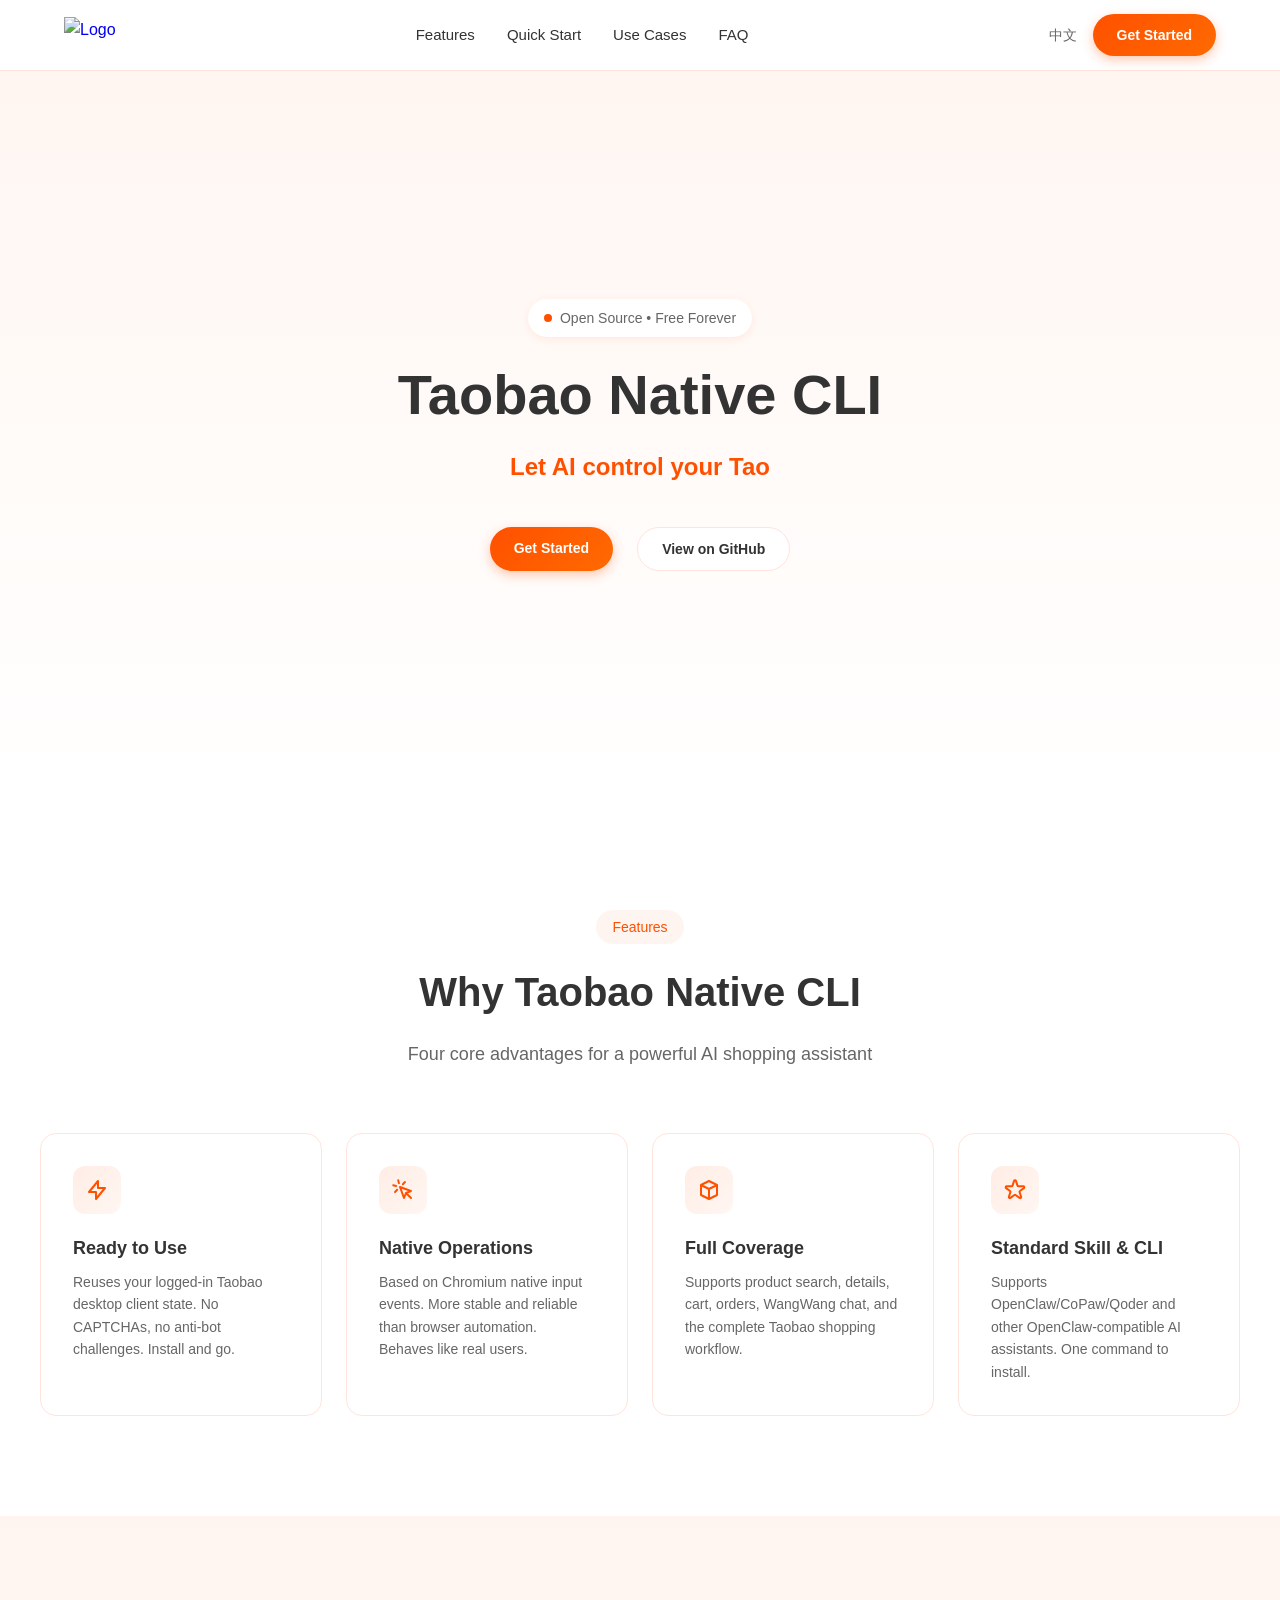
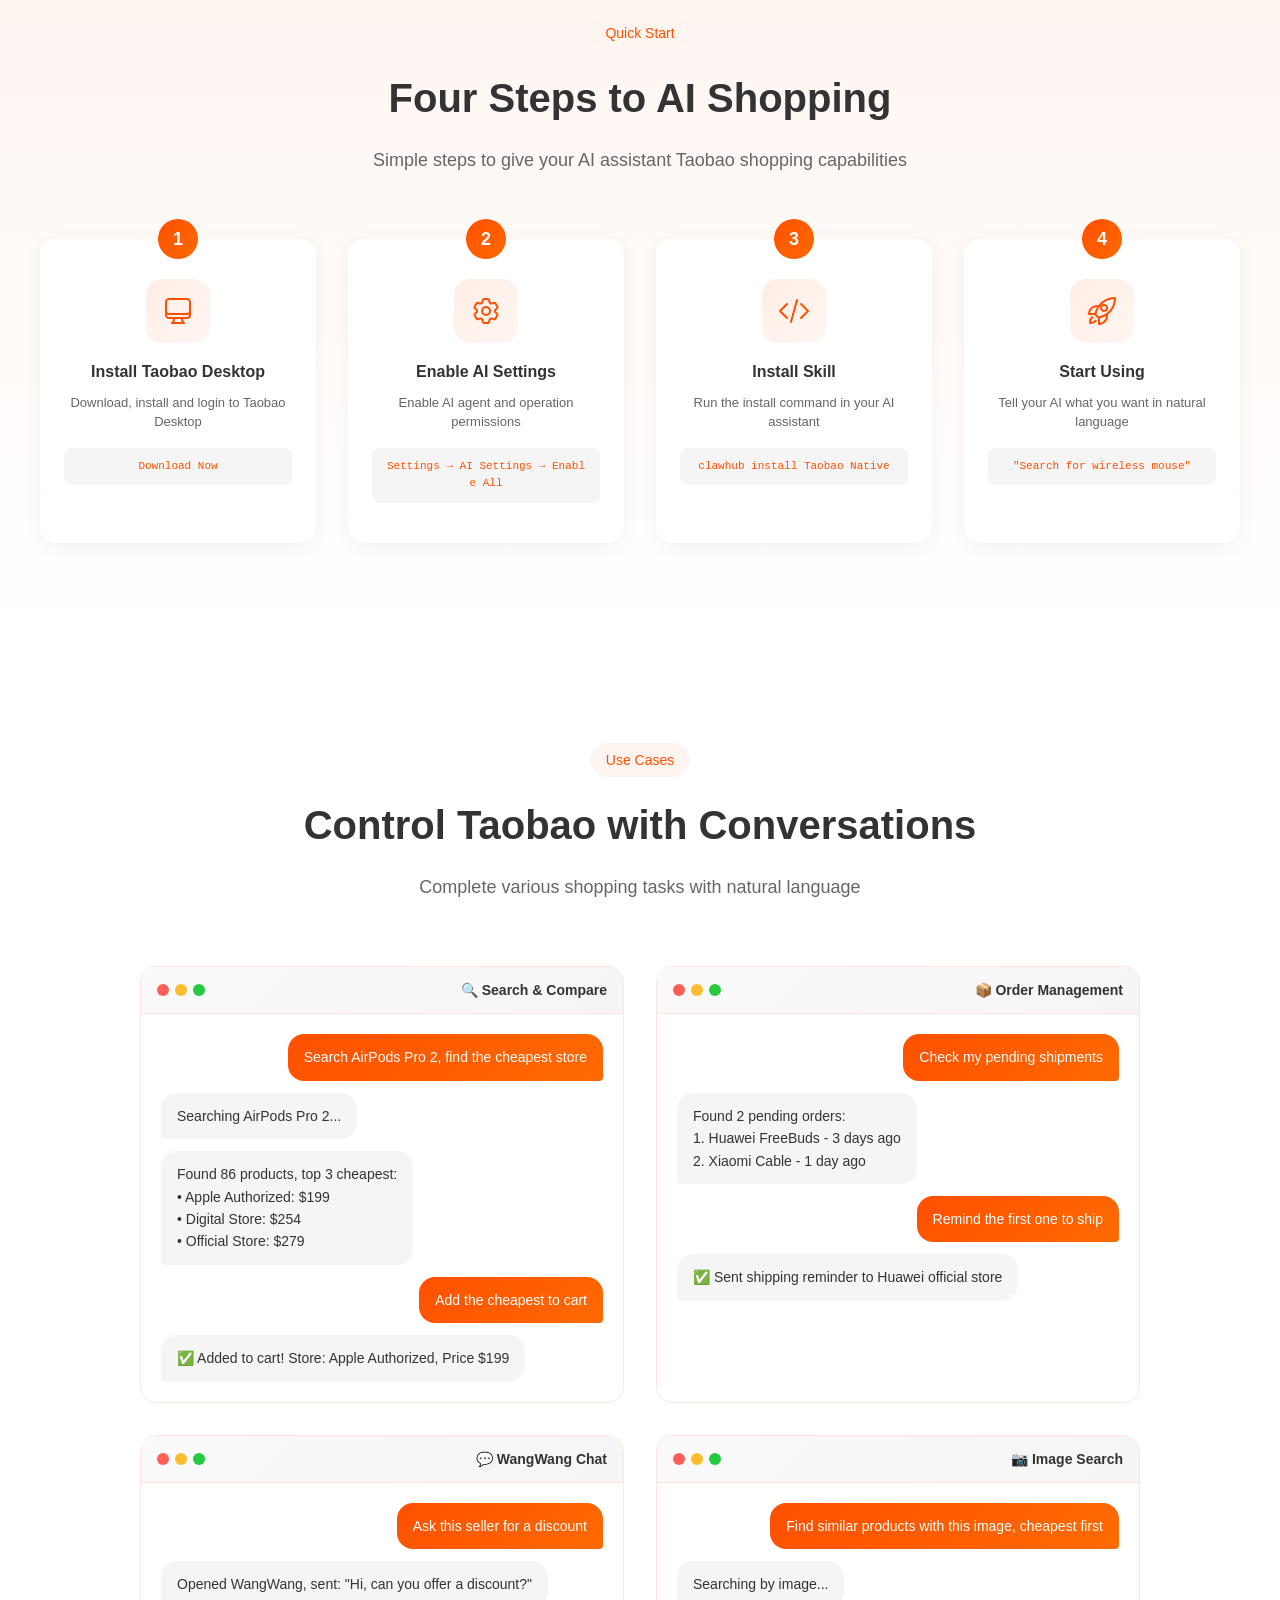
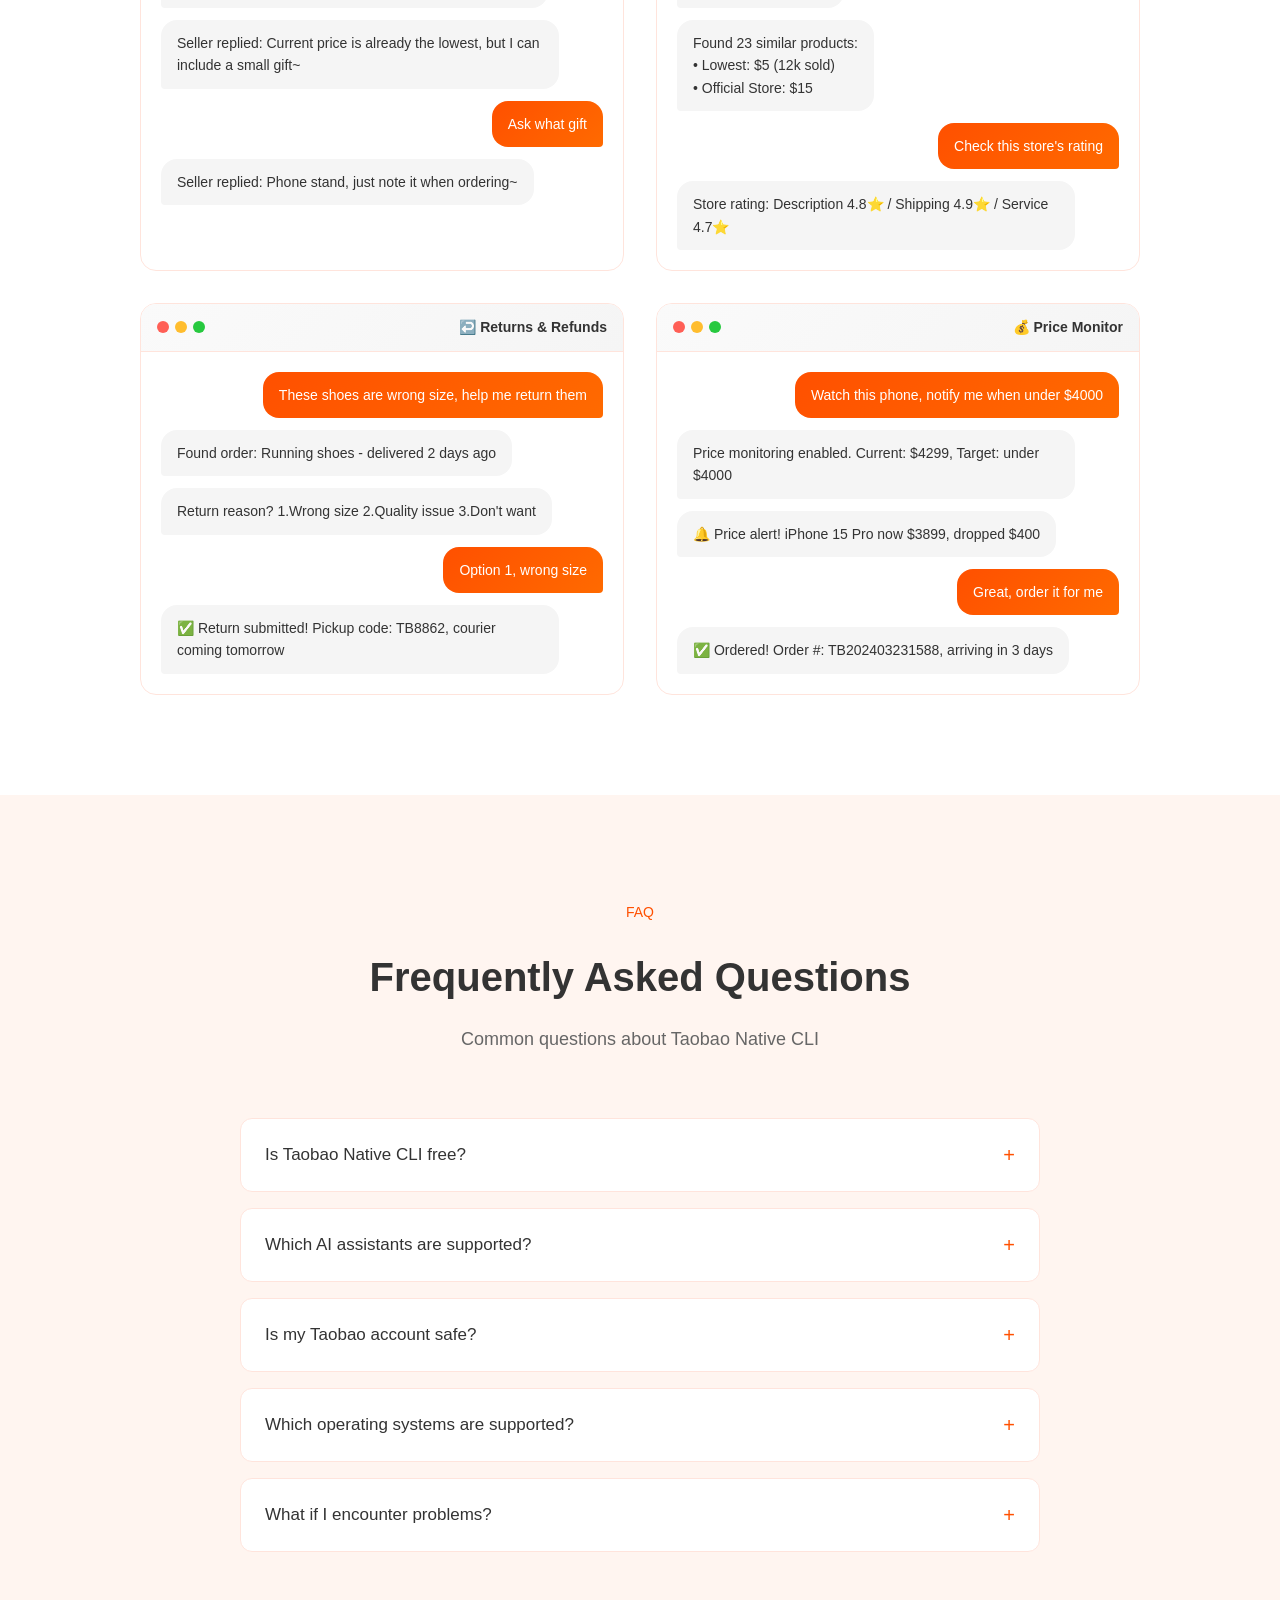
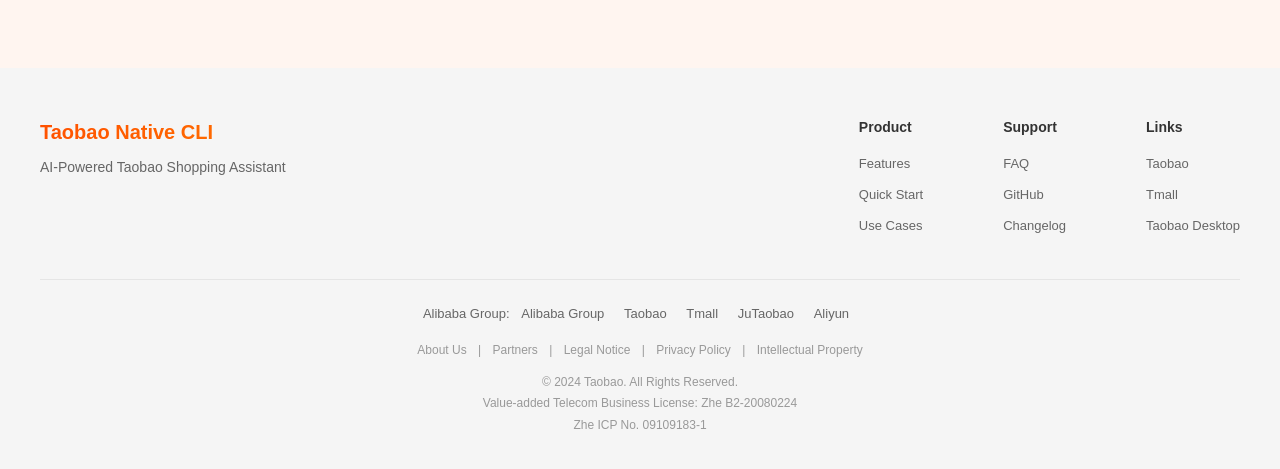
==== commit 0b4cbe2a: "更新品牌：Logo、名称、去除钉钉群" ====
--- a/en/index.html
+++ b/en/index.html
@@ -5,7 +5,7 @@
   <meta name="viewport" content="width=device-width, initial-scale=1.0">
   <title>Taobao Native CLI | AI-Powered Taobao Shopping Assistant</title>
   <meta name="description" content="Taobao Native CLI enables your AI assistant to directly control the Taobao desktop client for search, cart, orders, and more.">
-  <link rel="icon" href="../assets/images/logo.png">
+  <link rel="icon" href="https://img.alicdn.com/imgextra/i4/O1CN015GD4S51y6nN0WbxFK_!!6000000006530-55-tps-84-80.svg">
   <link rel="stylesheet" href="../assets/css/style.css">
 </head>
 <body>
@@ -13,8 +13,7 @@
   <nav class="navbar" id="navbar">
     <div class="nav-container">
       <a href="#" class="nav-logo">
-        <img src="../assets/images/logo.png" alt="Logo">
-        <span class="nav-logo-text">Taobao Native CLI</span>
+        <img src="https://img.alicdn.com/imgextra/i4/O1CN015GD4S51y6nN0WbxFK_!!6000000006530-55-tps-84-80.svg" alt="Logo">
       </a>
       <ul class="nav-links">
         <li><a href="#features">Features</a></li>
@@ -35,10 +34,7 @@
       <span class="hero-badge-dot"></span>
       <span>Open Source • Free Forever</span>
     </div>
-    <h1 class="hero-title">
-      Let AI Control Your<br>
-      <span class="highlight">Taobao Desktop</span>
-    </h1>
+    <h1 class="hero-title">Taobao Native CLI</h1>
     <p class="hero-subtitle">
       <span id="typewriter"></span>
     </p>
@@ -334,25 +330,6 @@
             <p>You can submit issues on GitHub, or join our DingTalk beta group for technical support and feedback.</p>
           </div>
         </div>
-      </div>
-    </div>
-  </section>
-
-  <!-- Community Section -->
-  <section class="community">
-    <div class="section-container">
-      <div class="section-header">
-        <span class="section-tag">Community</span>
-        <h2 class="section-title">Join DingTalk Beta Group</h2>
-        <p class="section-desc">Get latest updates, technical support and provide feedback</p>
-      </div>
-      <div class="community-card">
-        <h3 class="community-title">DingTalk Beta Group</h3>
-        <p class="community-desc">Scan QR code or search group number</p>
-        <div class="community-qrcode">
-          <img src="../images/dingtalk-qrcode.png" alt="DingTalk QR Code">
-        </div>
-        <p class="community-id">Group: 181120004109</p>
       </div>
     </div>
   </section>
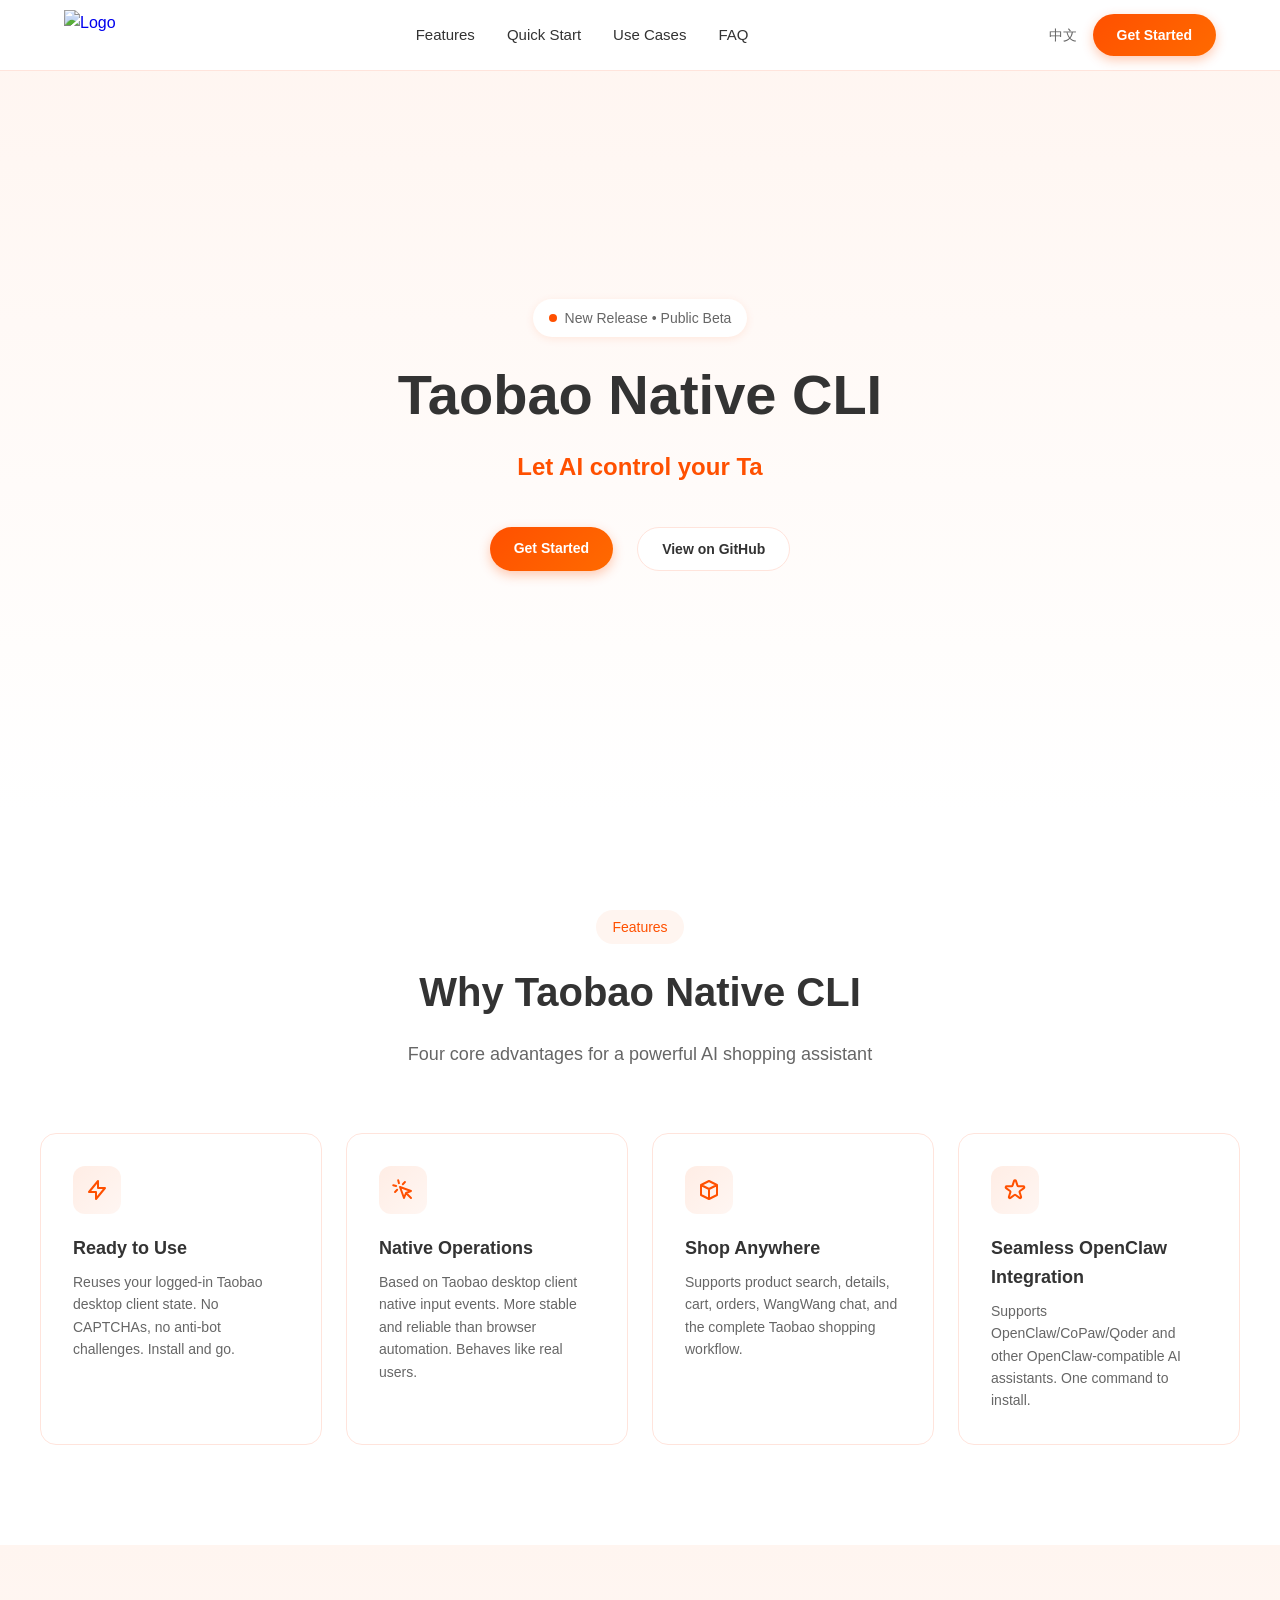
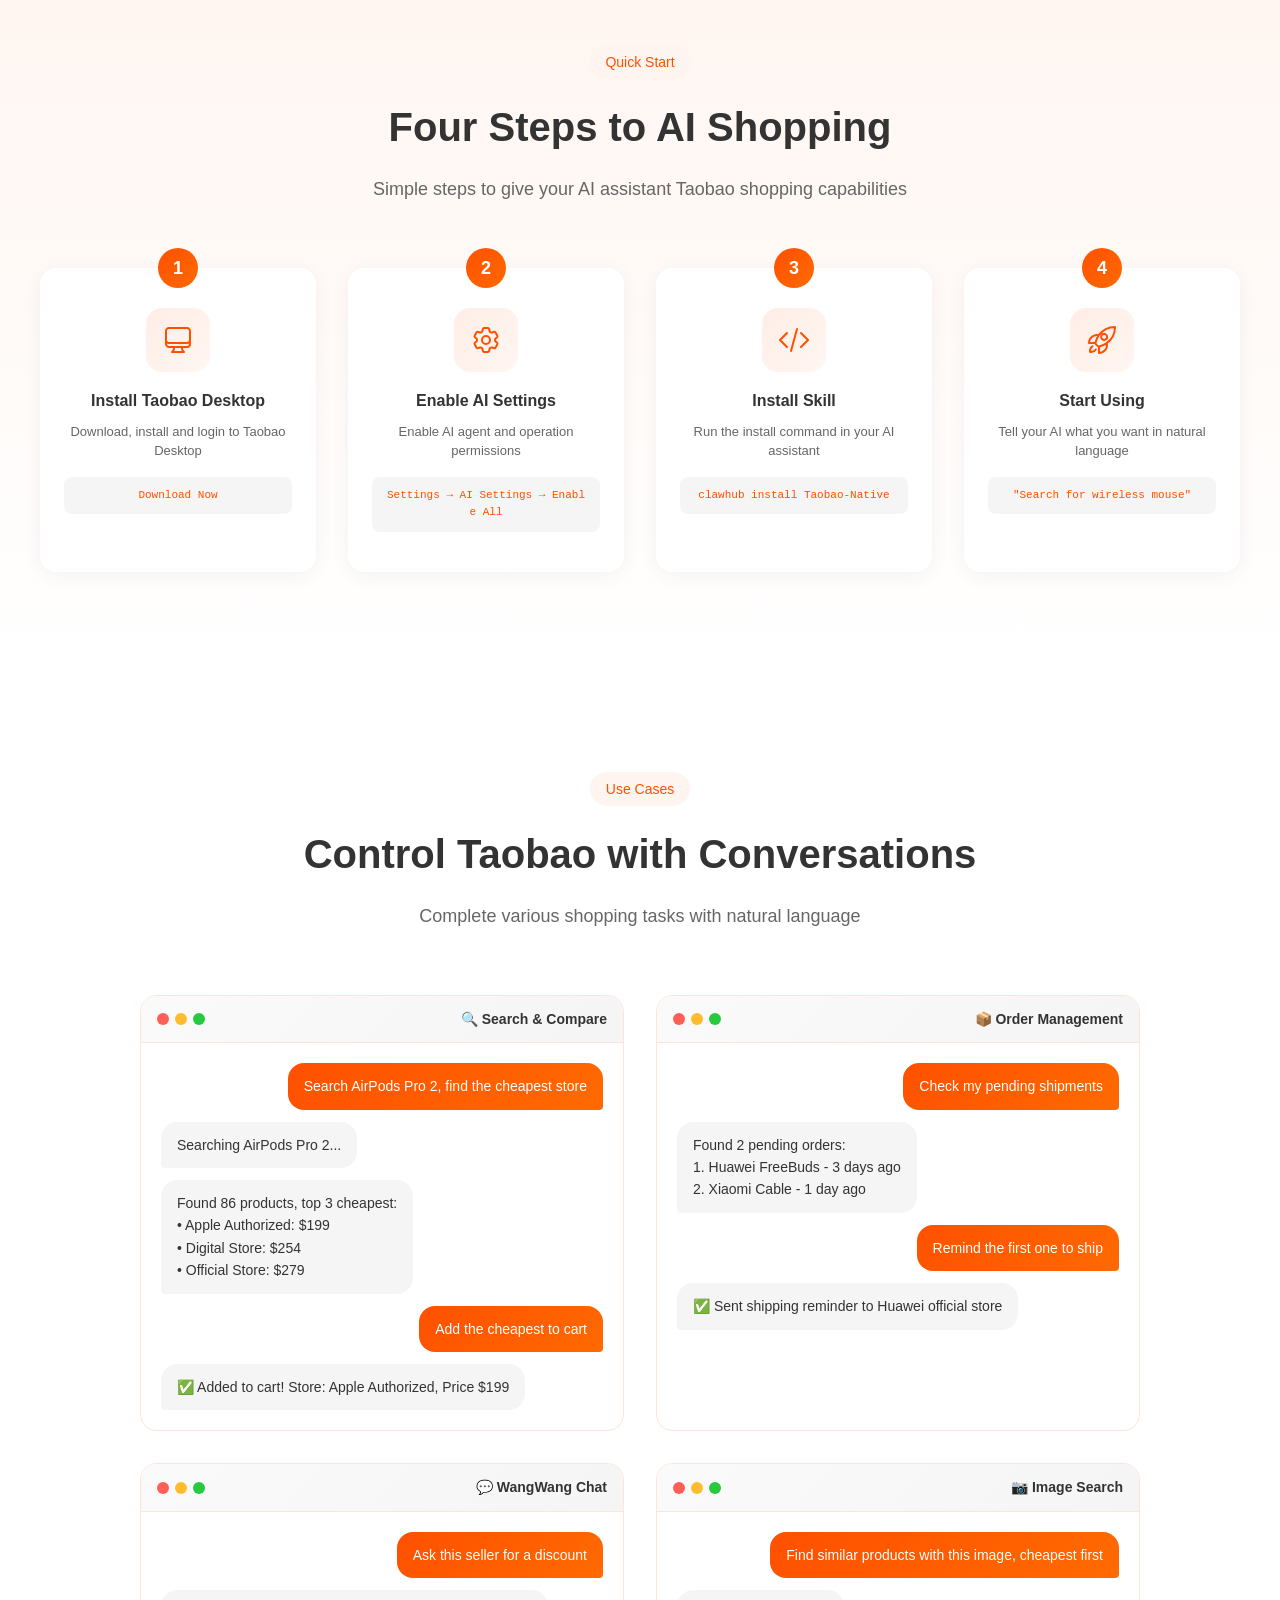
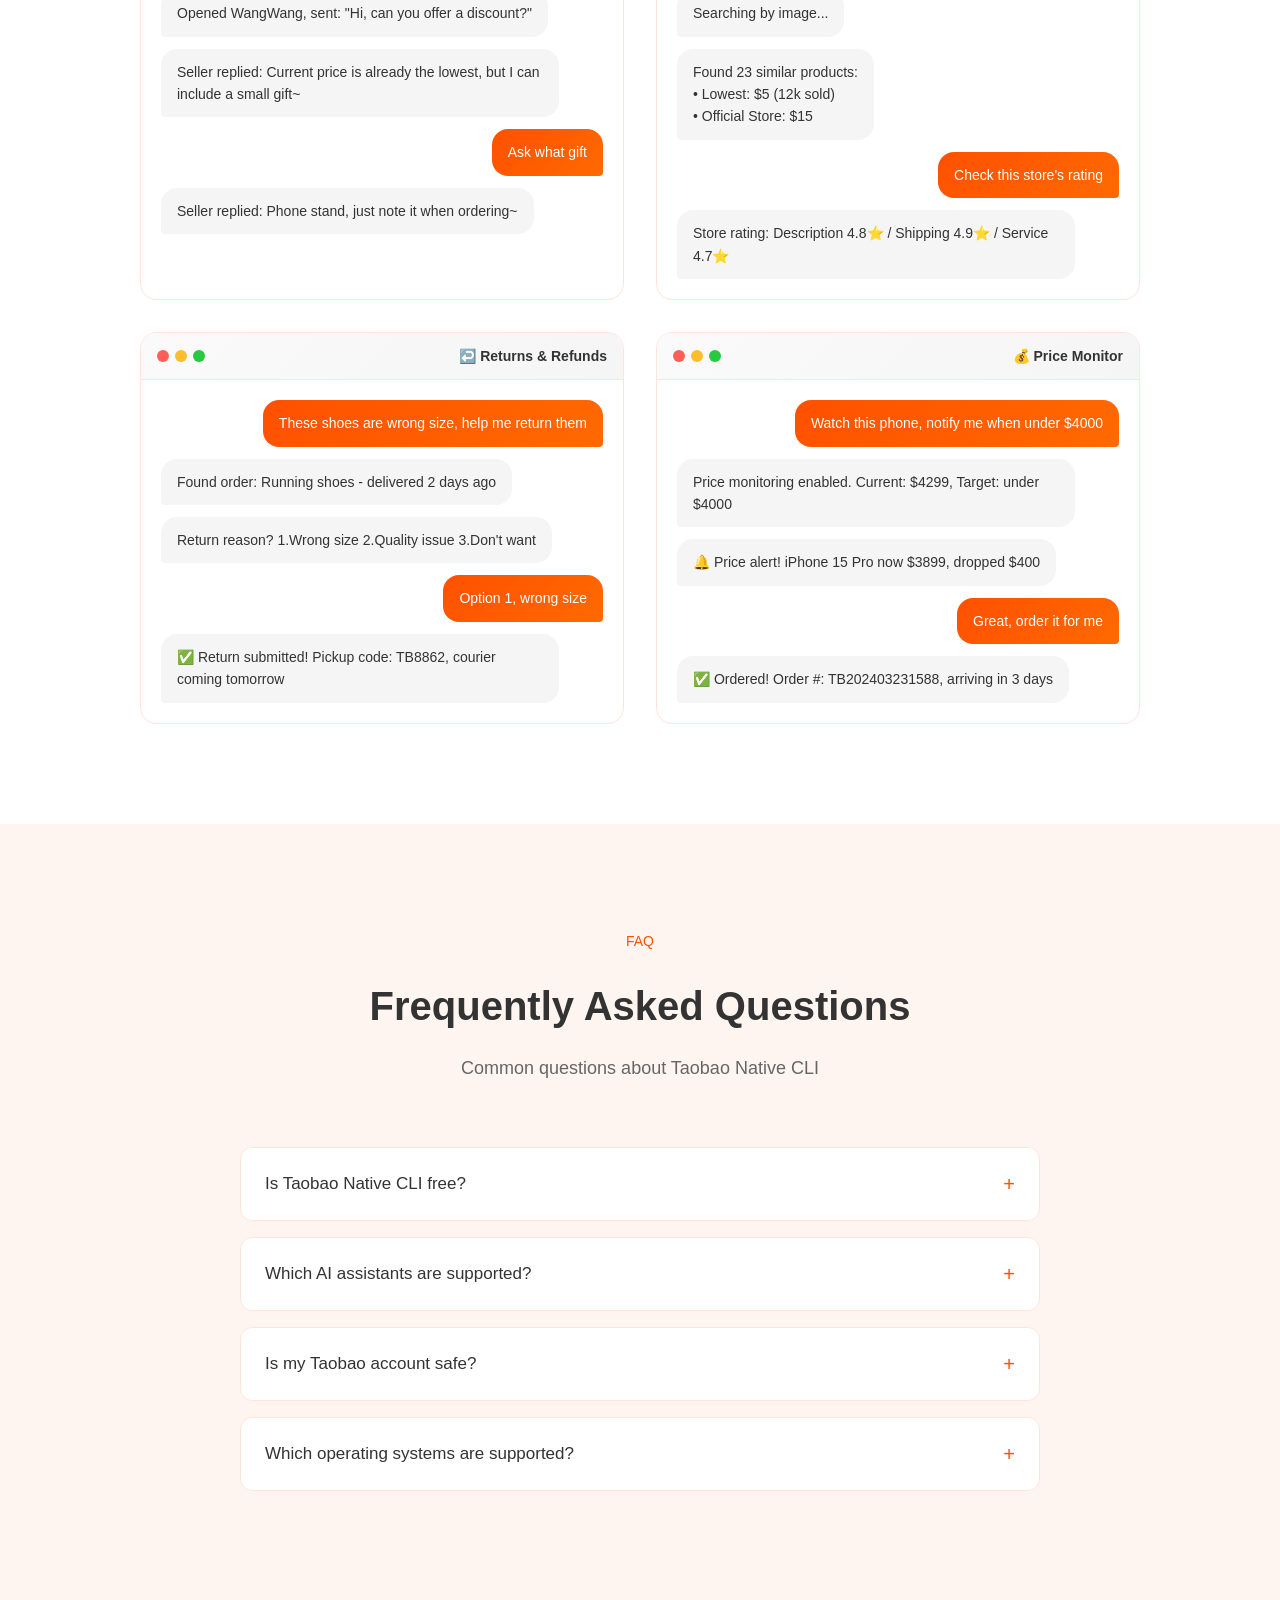
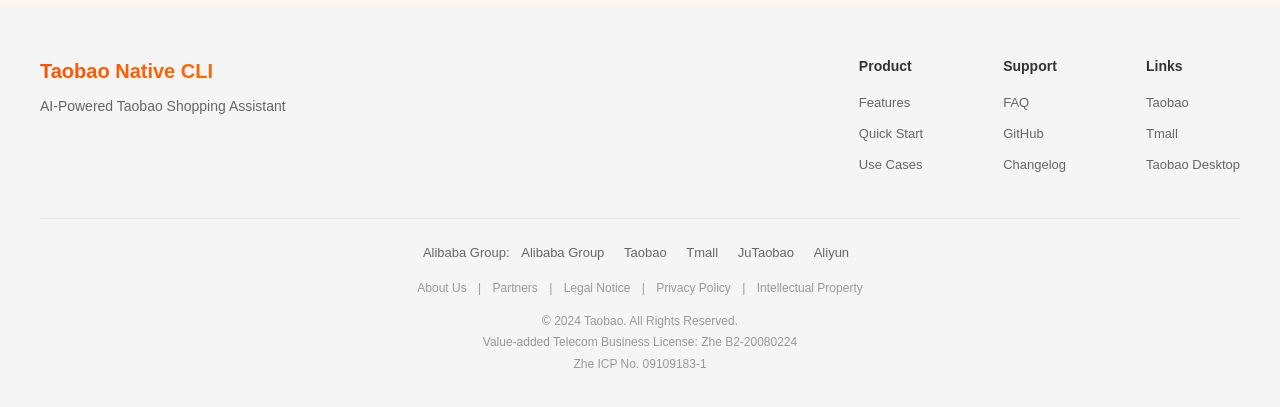
==== commit d6be2b3f: "完善品牌文案和内容调整" ====
--- a/en/index.html
+++ b/en/index.html
@@ -32,7 +32,7 @@
   <section class="hero">
     <div class="hero-badge">
       <span class="hero-badge-dot"></span>
-      <span>Open Source • Free Forever</span>
+      <span>New Release • Public Beta</span>
     </div>
     <h1 class="hero-title">Taobao Native CLI</h1>
     <p class="hero-subtitle">
@@ -69,7 +69,7 @@
             </svg>
           </div>
           <h3 class="feature-title">Native Operations</h3>
-          <p class="feature-desc">Based on Chromium native input events. More stable and reliable than browser automation. Behaves like real users.</p>
+          <p class="feature-desc">Based on Taobao desktop client native input events. More stable and reliable than browser automation. Behaves like real users.</p>
         </div>
         <div class="feature-card">
           <div class="feature-icon">
@@ -77,7 +77,7 @@
               <path stroke-linecap="round" stroke-linejoin="round" d="M20 7l-8-4-8 4m16 0l-8 4m8-4v10l-8 4m0-10L4 7m8 4v10M4 7v10l8 4" />
             </svg>
           </div>
-          <h3 class="feature-title">Full Coverage</h3>
+          <h3 class="feature-title">Shop Anywhere</h3>
           <p class="feature-desc">Supports product search, details, cart, orders, WangWang chat, and the complete Taobao shopping workflow.</p>
         </div>
         <div class="feature-card">
@@ -86,7 +86,7 @@
               <path stroke-linecap="round" stroke-linejoin="round" d="M11.049 2.927c.3-.921 1.603-.921 1.902 0l1.519 4.674a1 1 0 00.95.69h4.915c.969 0 1.371 1.24.588 1.81l-3.976 2.888a1 1 0 00-.363 1.118l1.518 4.674c.3.922-.755 1.688-1.538 1.118l-3.976-2.888a1 1 0 00-1.176 0l-3.976 2.888c-.783.57-1.838-.197-1.538-1.118l1.518-4.674a1 1 0 00-.363-1.118l-3.976-2.888c-.784-.57-.38-1.81.588-1.81h4.914a1 1 0 00.951-.69l1.519-4.674z" />
             </svg>
           </div>
-          <h3 class="feature-title">Standard Skill & CLI</h3>
+          <h3 class="feature-title">Seamless OpenClaw Integration</h3>
           <p class="feature-desc">Supports OpenClaw/CoPaw/Qoder and other OpenClaw-compatible AI assistants. One command to install.</p>
         </div>
       </div>
@@ -134,7 +134,7 @@
           </div>
           <h3 class="step-title">Install Skill</h3>
           <p class="step-desc">Run the install command in your AI assistant</p>
-          <div class="step-code">clawhub install Taobao Native</div>
+          <div class="step-code">clawhub install Taobao-Native</div>
         </div>
         <div class="step-card">
           <div class="step-number">4</div>
@@ -291,7 +291,7 @@
             <span class="faq-icon">+</span>
           </div>
           <div class="faq-answer">
-            <p>Yes, Taobao Native CLI is completely free and open source. Simply install the Taobao desktop client and Taobao Native Skill to get started.</p>
+            <p>Yes, Taobao Native CLI is completely free. Simply install the Taobao desktop client and Taobao Native Skill to get started.</p>
           </div>
         </div>
         <div class="faq-item">
@@ -319,15 +319,6 @@
           </div>
           <div class="faq-answer">
             <p>Currently supports macOS (Apple Silicon and Intel) and Windows. Linux support is under development.</p>
-          </div>
-        </div>
-        <div class="faq-item">
-          <div class="faq-question">
-            <span>What if I encounter problems?</span>
-            <span class="faq-icon">+</span>
-          </div>
-          <div class="faq-answer">
-            <p>You can submit issues on GitHub, or join our DingTalk beta group for technical support and feedback.</p>
           </div>
         </div>
       </div>
--- a/assets/css/style.css
+++ b/assets/css/style.css
@@ -66,7 +66,7 @@
 }
 
 .nav-logo img {
-  height: 36px;
+  height: 50px;
 }
 
 .nav-logo-text {
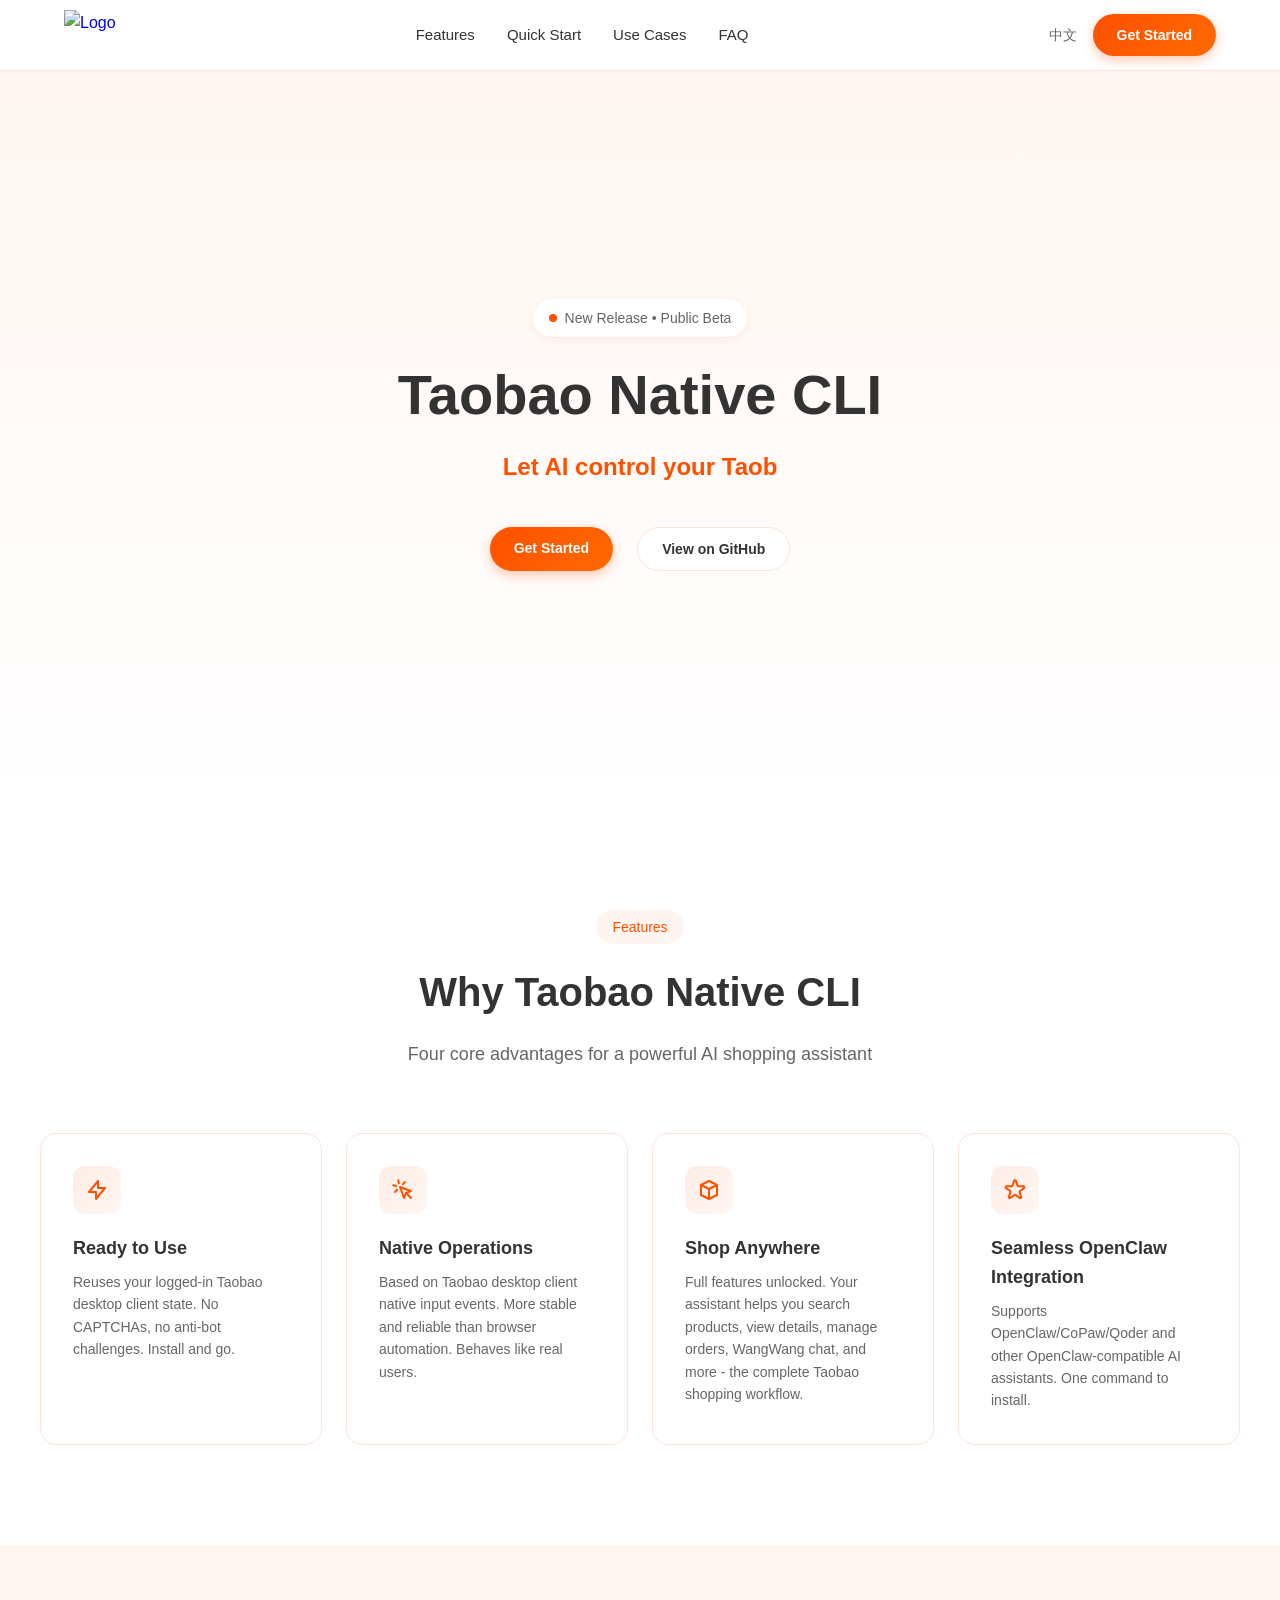
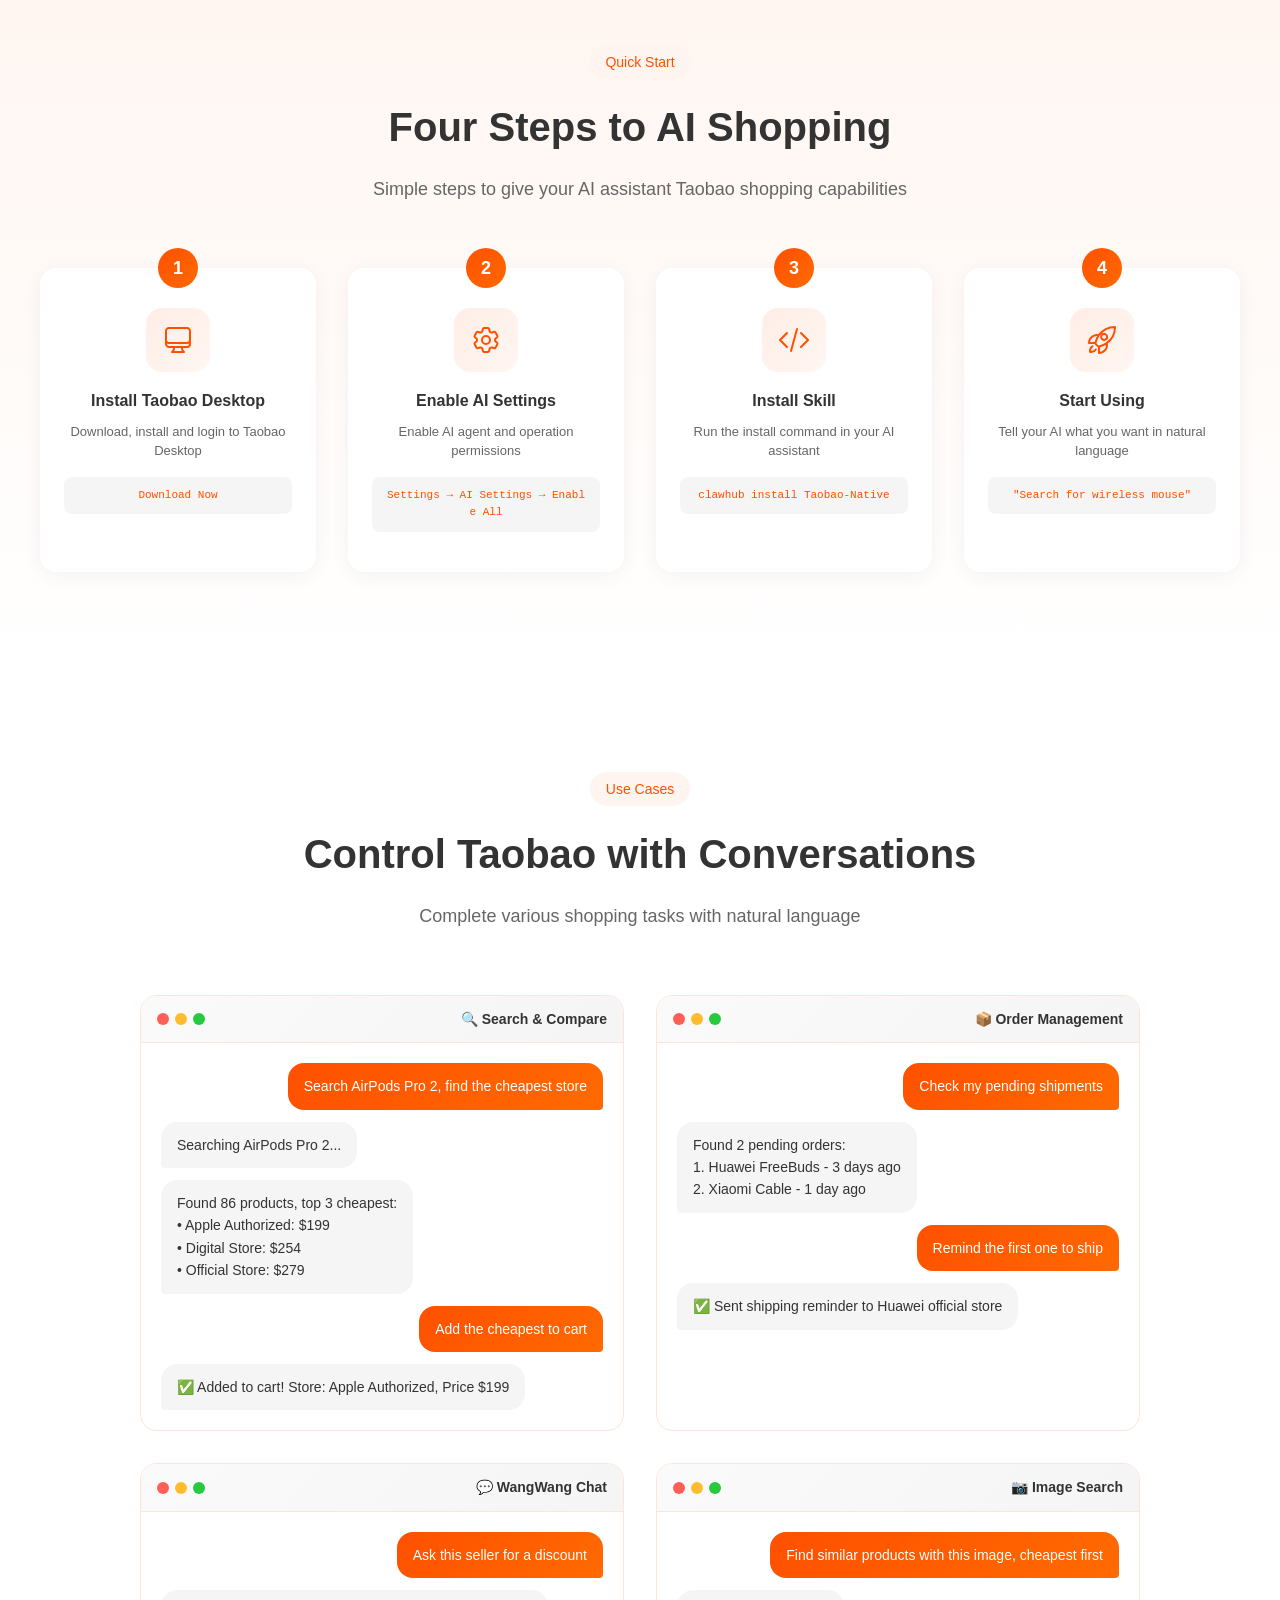
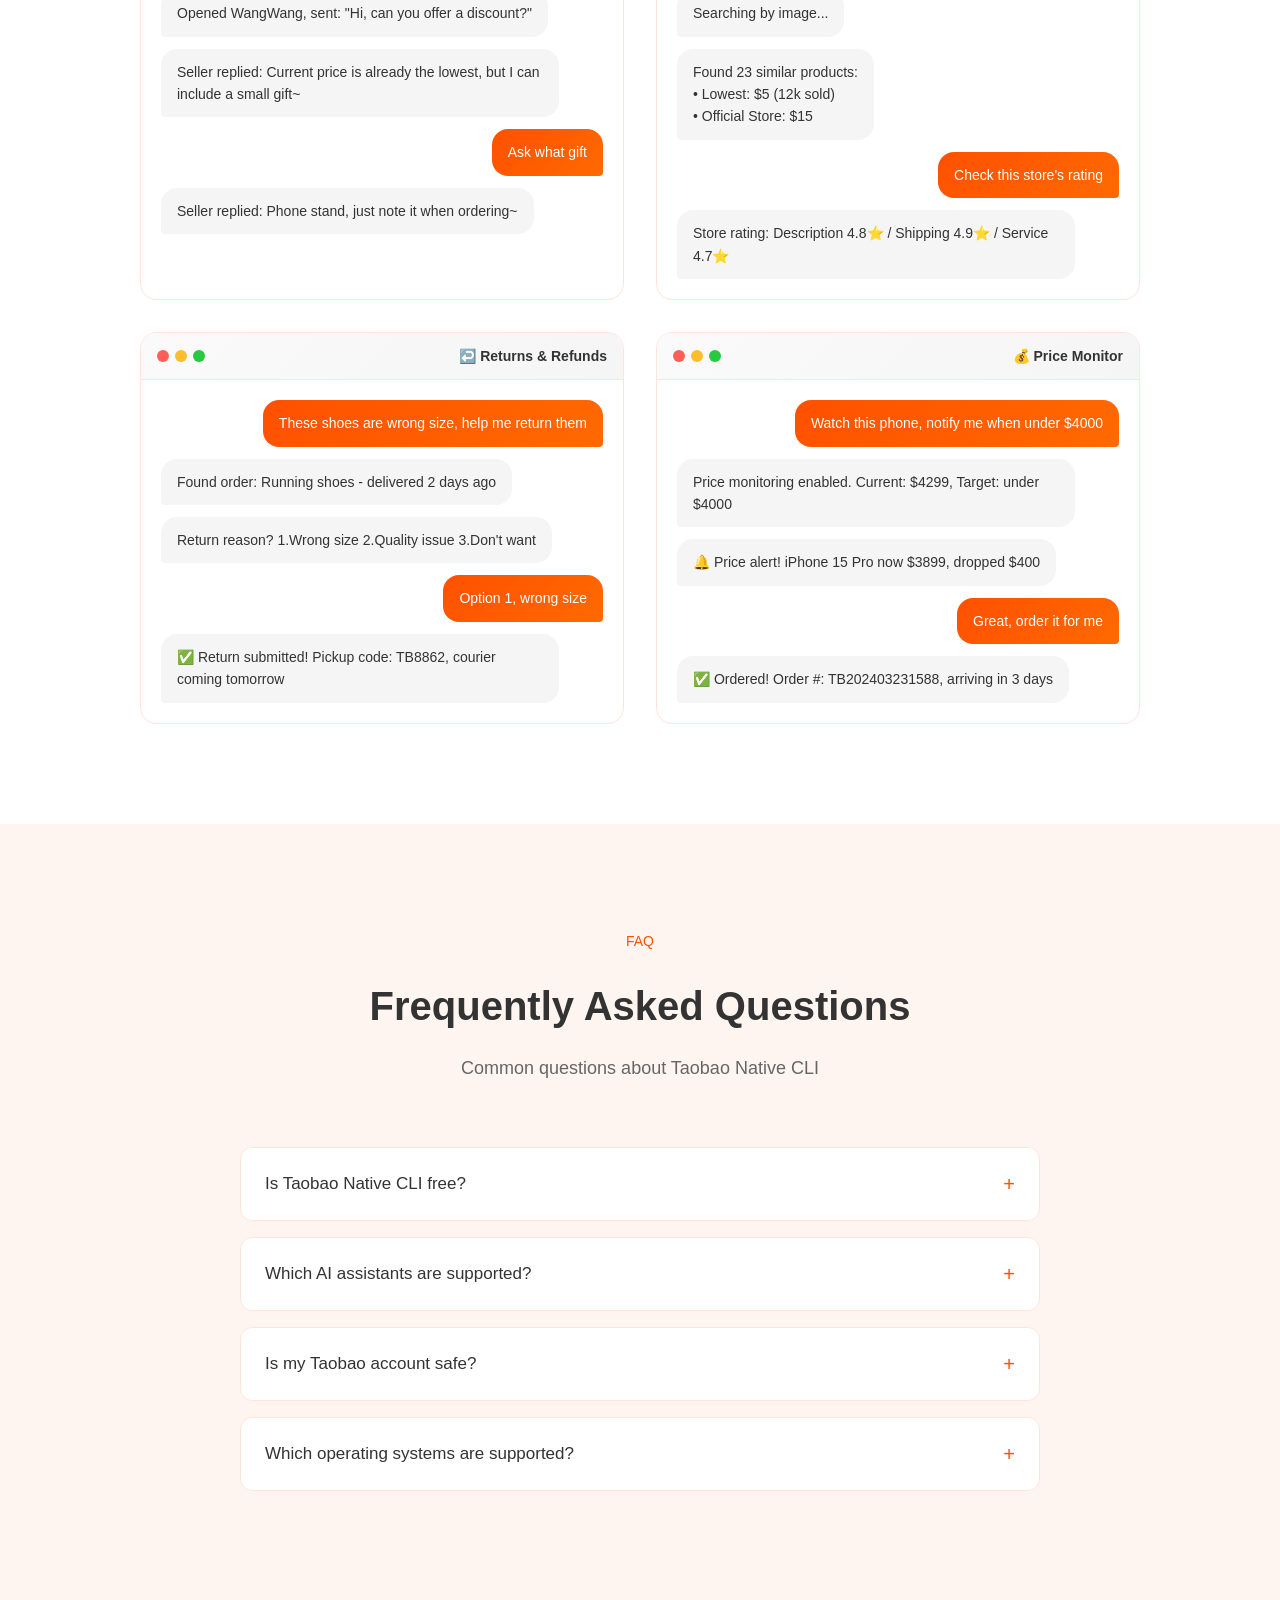
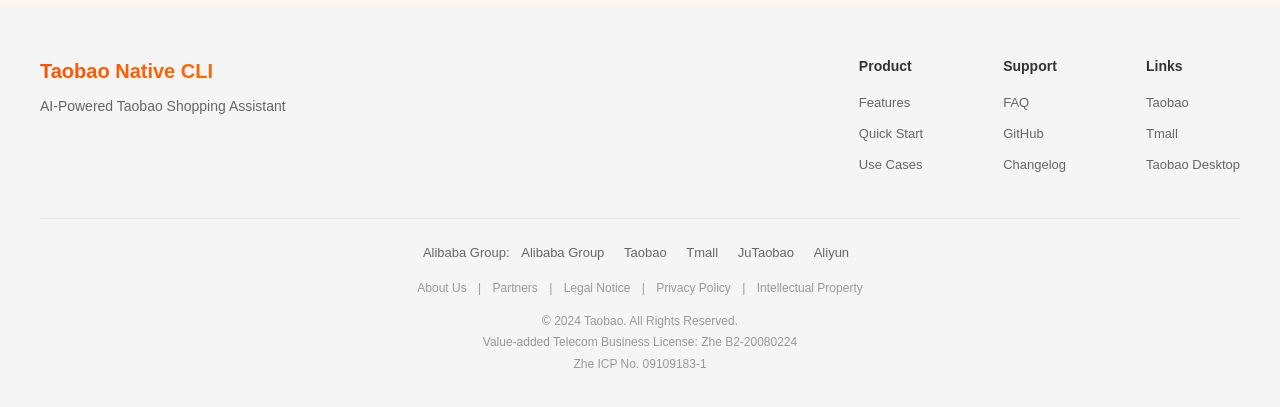
==== commit bf2e62d7: "优化功能描述文案" ====
--- a/en/index.html
+++ b/en/index.html
@@ -78,7 +78,7 @@
             </svg>
           </div>
           <h3 class="feature-title">Shop Anywhere</h3>
-          <p class="feature-desc">Supports product search, details, cart, orders, WangWang chat, and the complete Taobao shopping workflow.</p>
+          <p class="feature-desc">Full features unlocked. Your assistant helps you search products, view details, manage orders, WangWang chat, and more - the complete Taobao shopping workflow.</p>
         </div>
         <div class="feature-card">
           <div class="feature-icon">
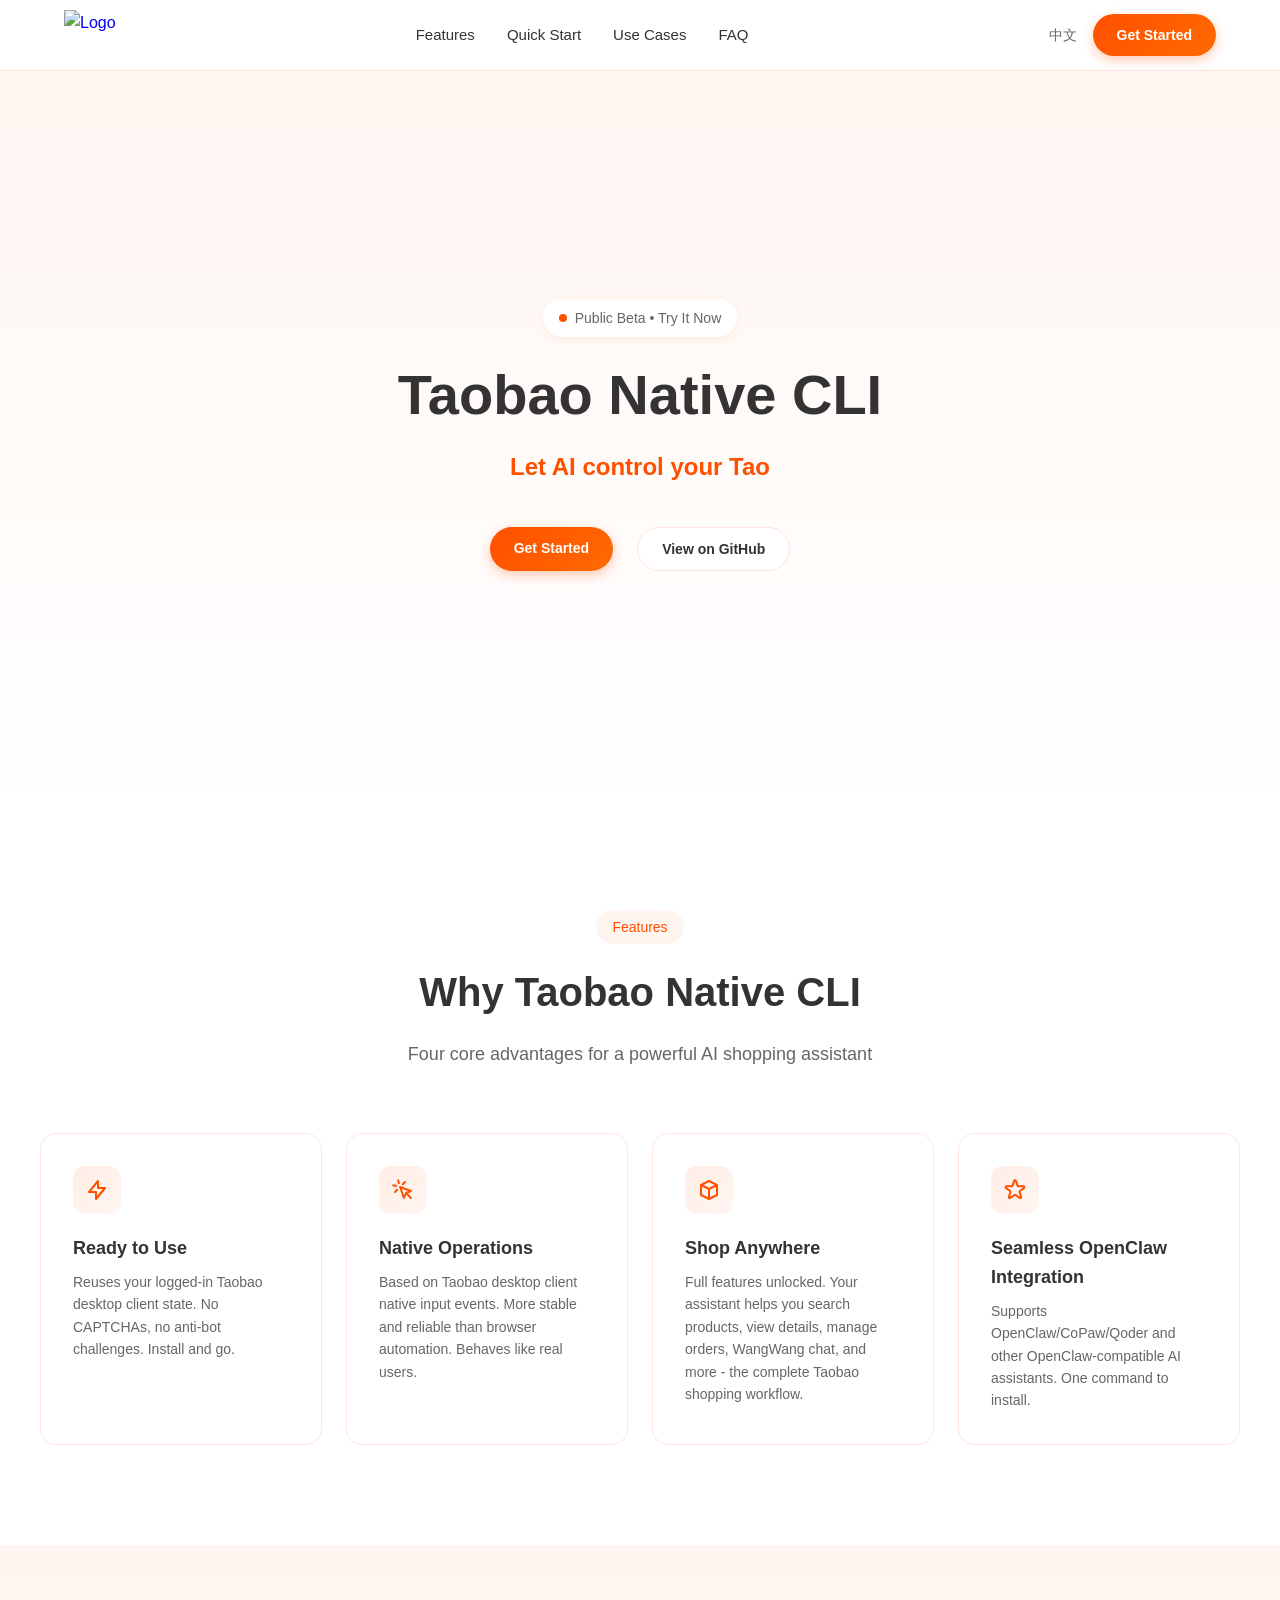
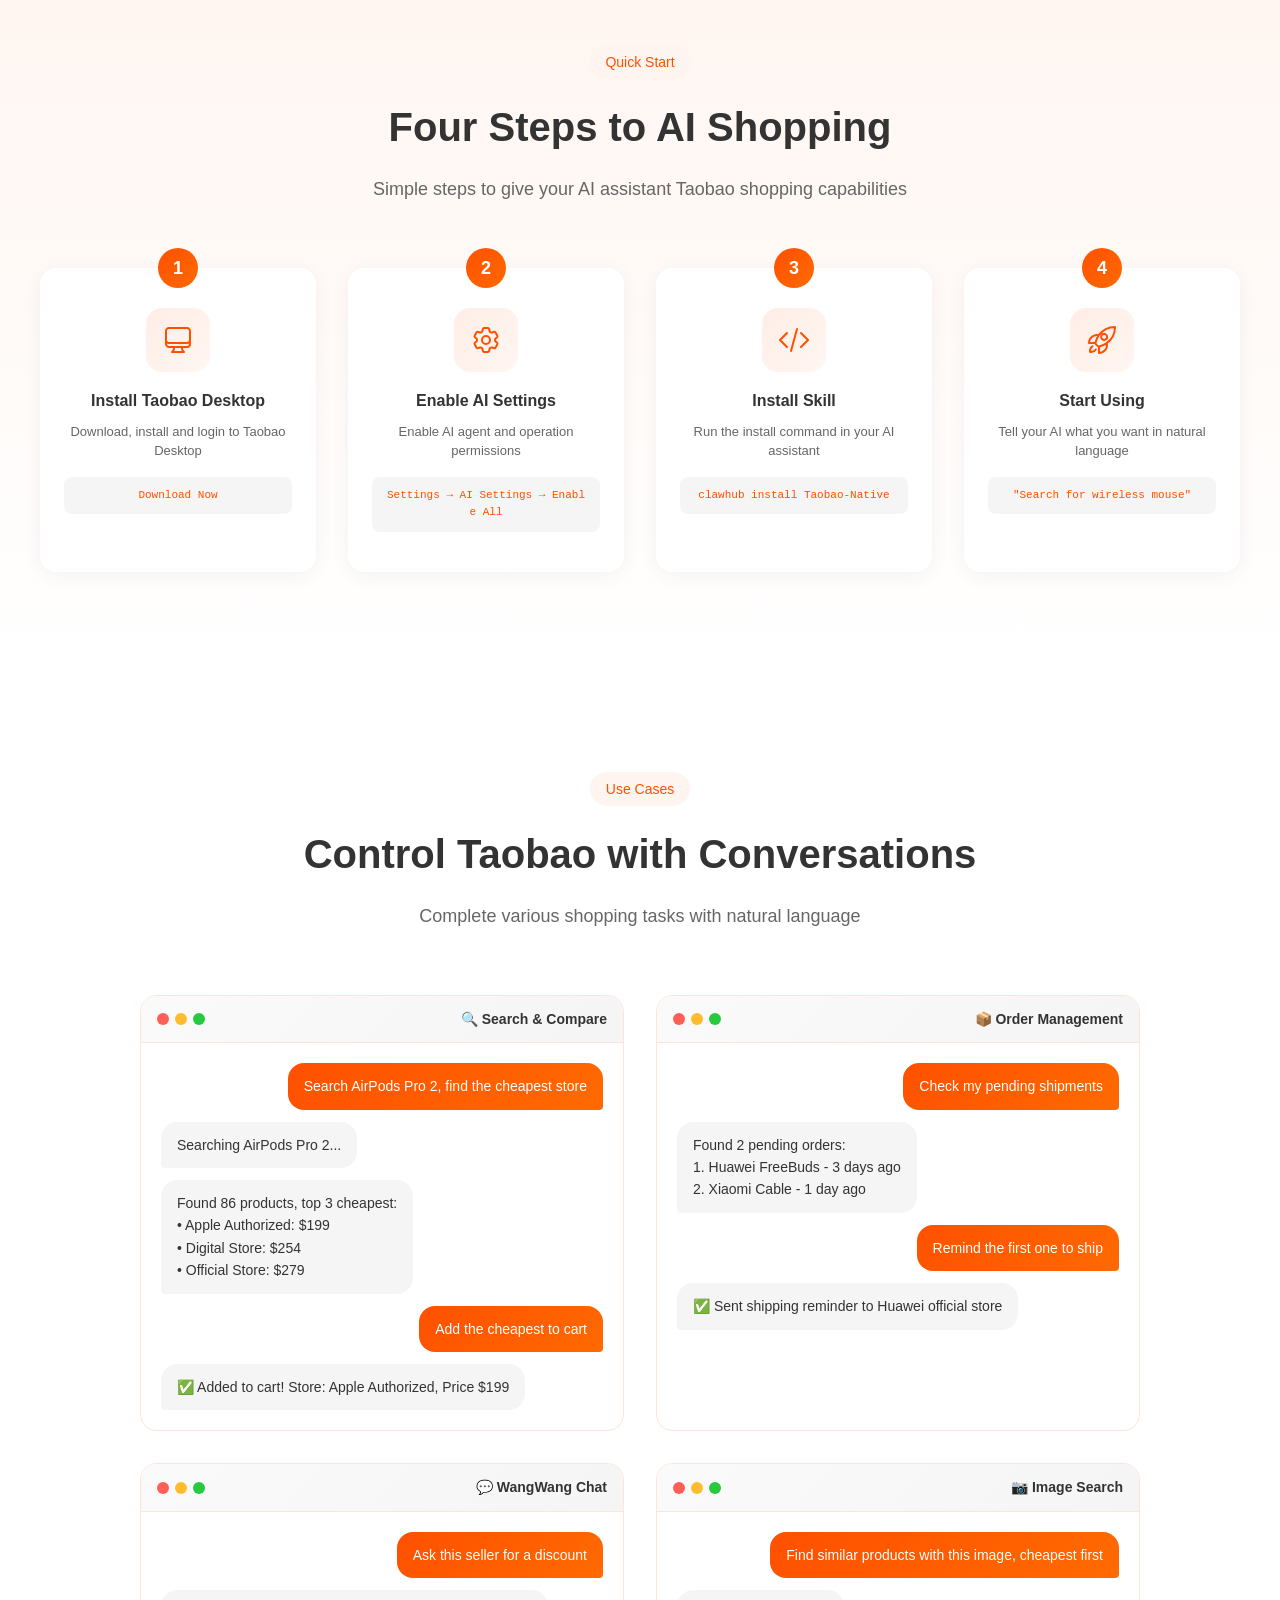
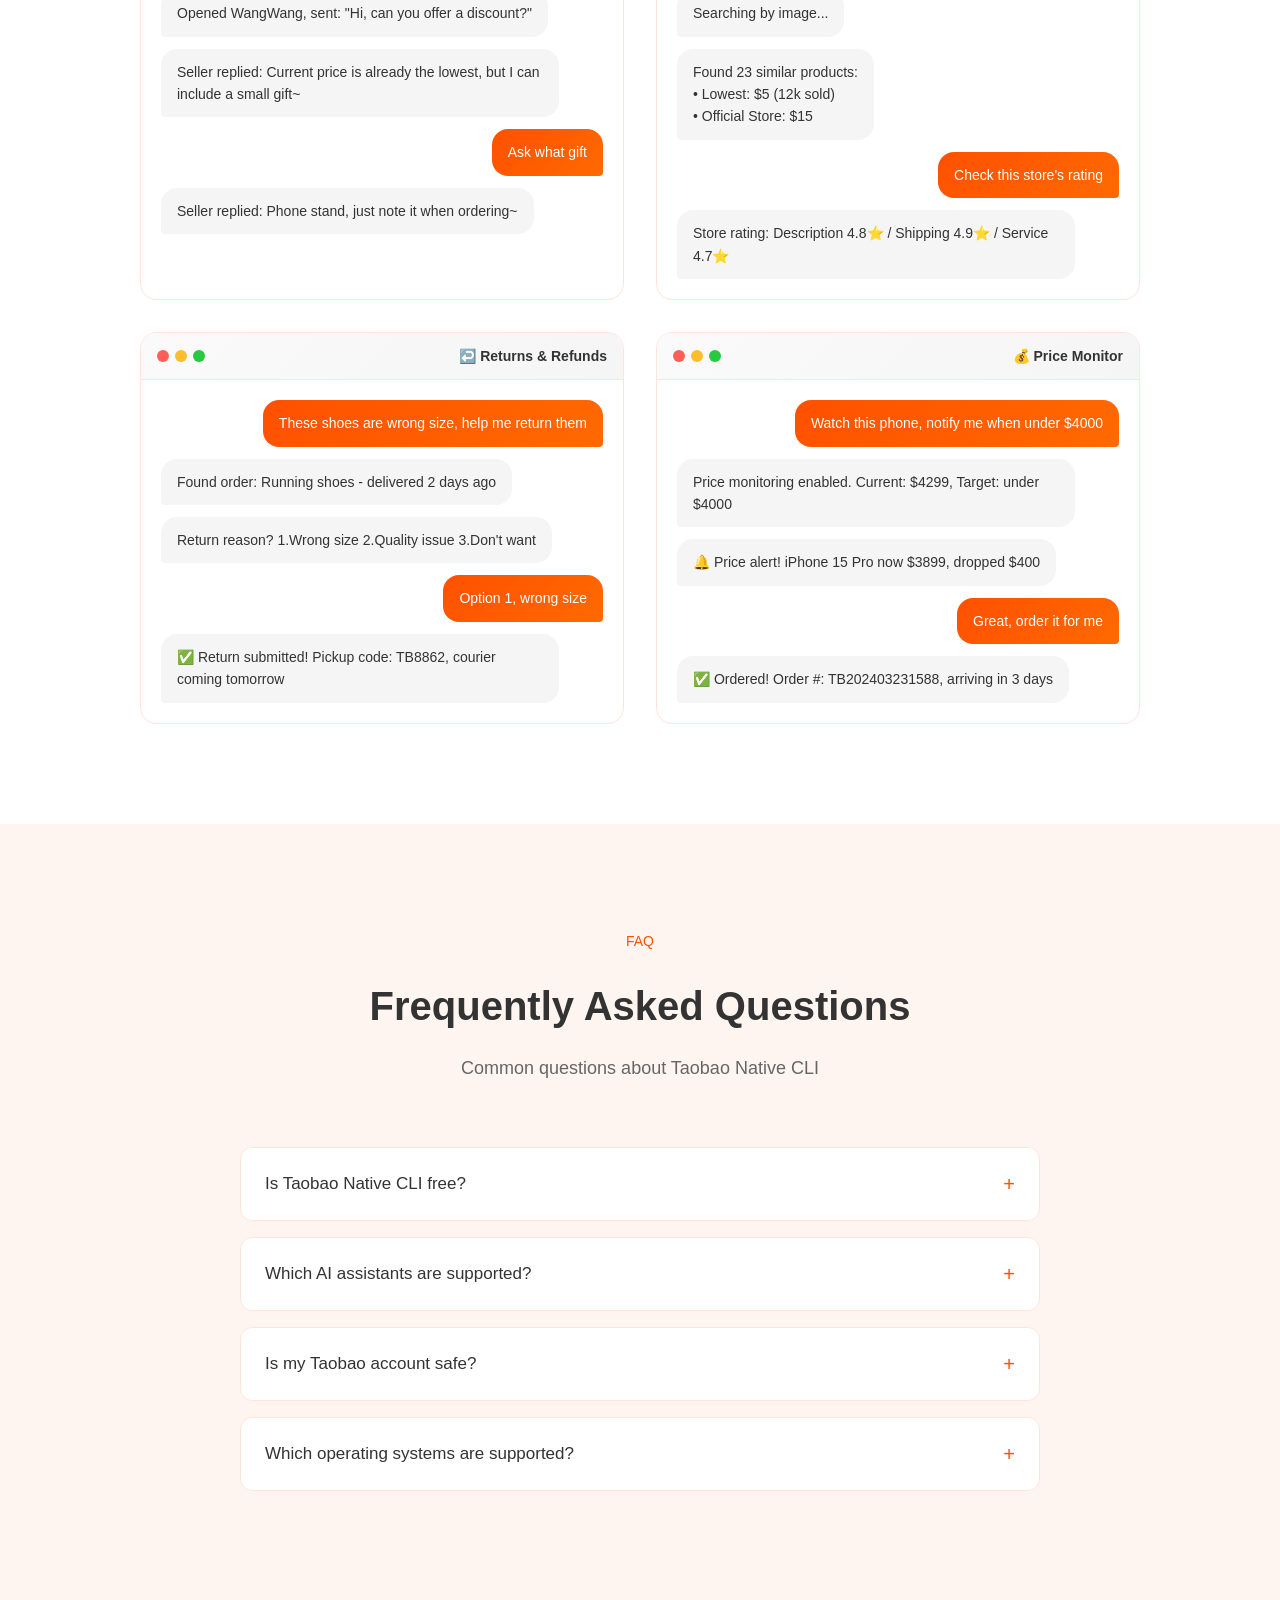
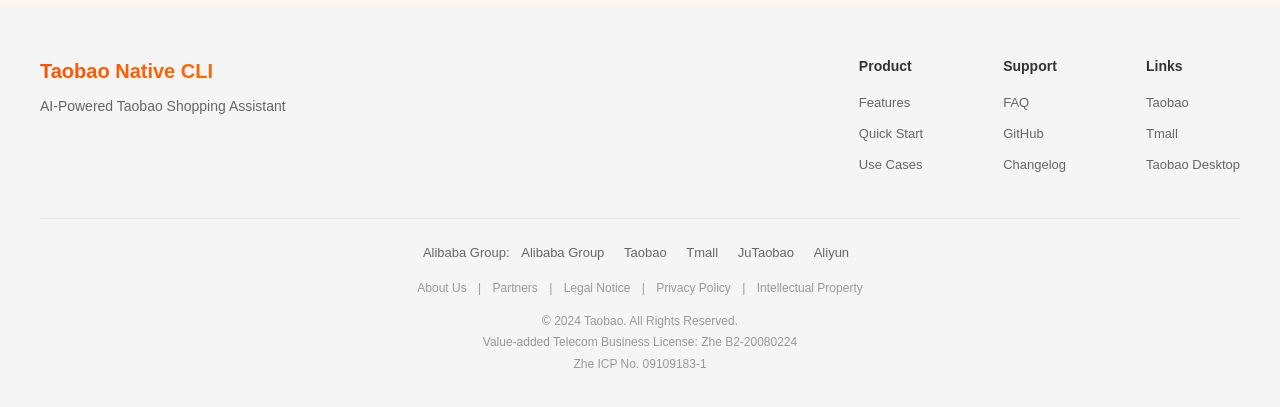
==== commit 92e11e7b: "更新首屏标签：全网公测·尝鲜体验" ====
--- a/en/index.html
+++ b/en/index.html
@@ -32,7 +32,7 @@
   <section class="hero">
     <div class="hero-badge">
       <span class="hero-badge-dot"></span>
-      <span>New Release • Public Beta</span>
+      <span>Public Beta • Try It Now</span>
     </div>
     <h1 class="hero-title">Taobao Native CLI</h1>
     <p class="hero-subtitle">
